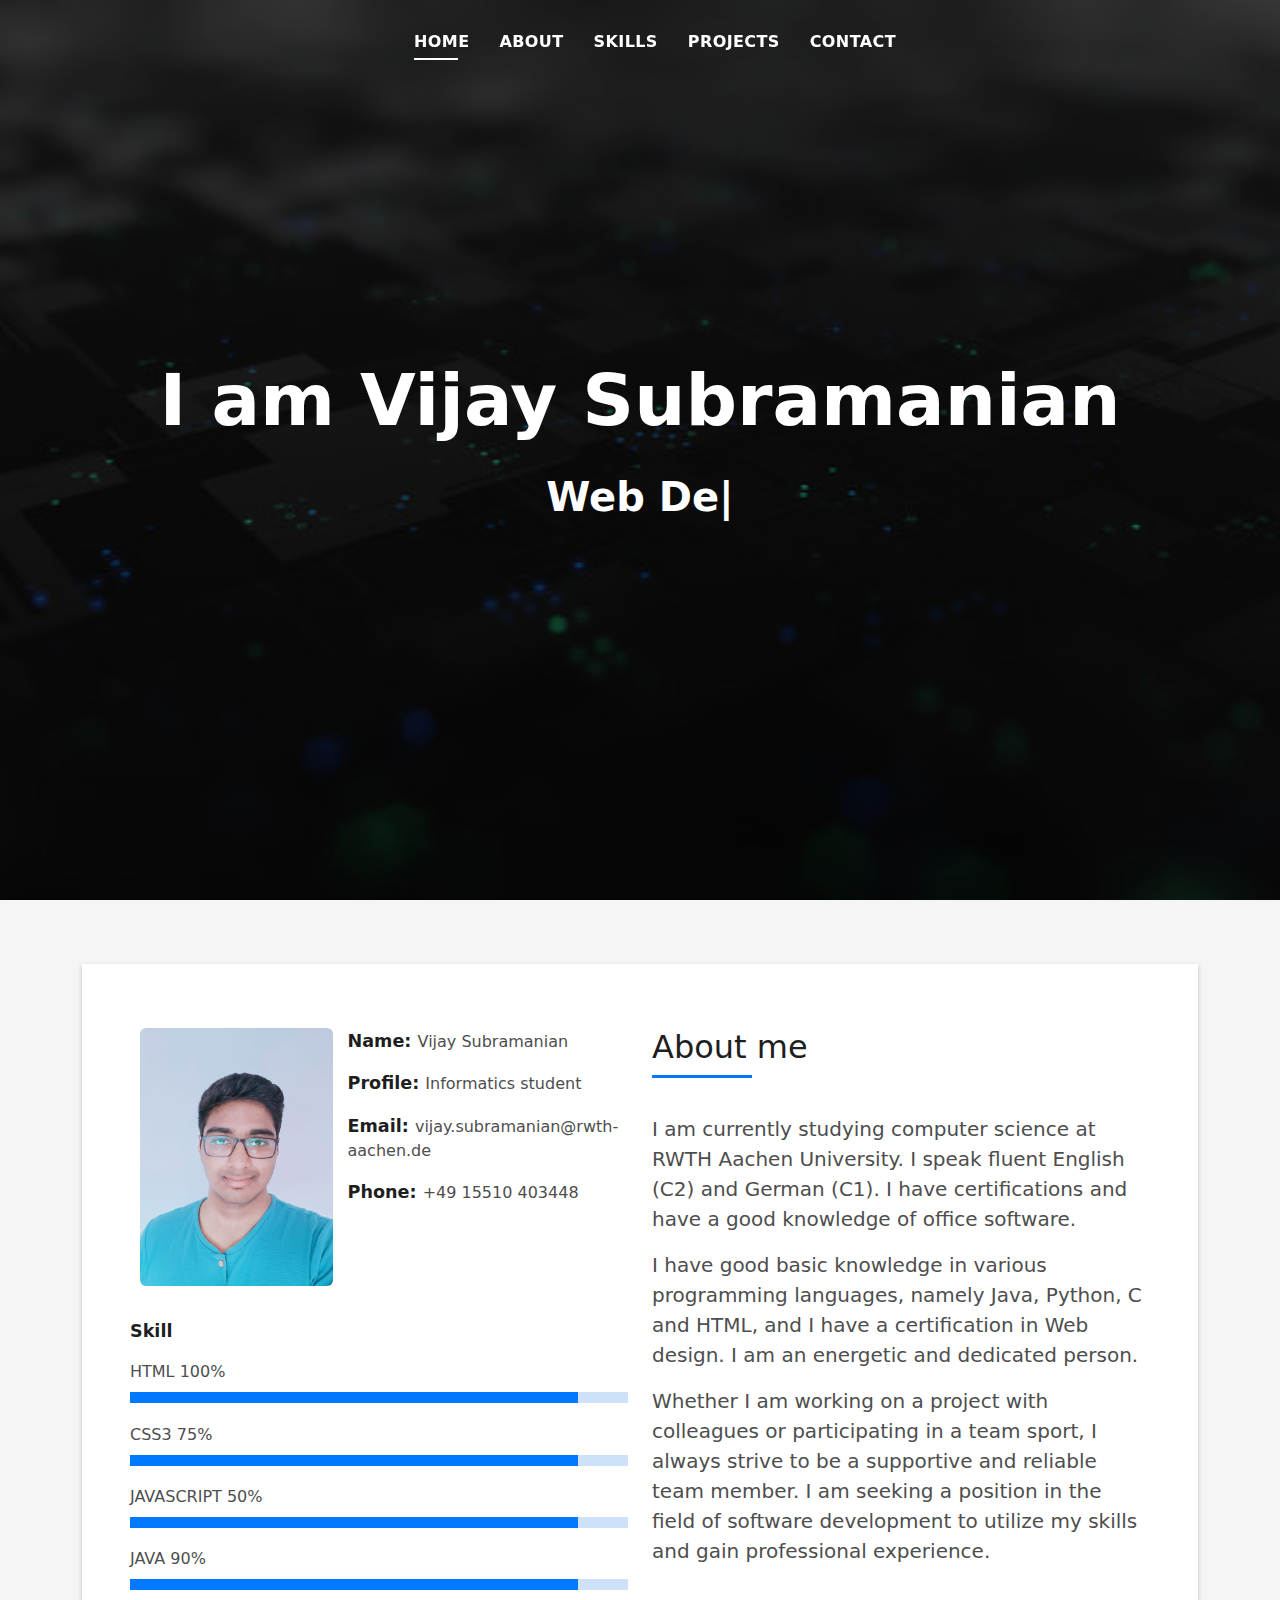
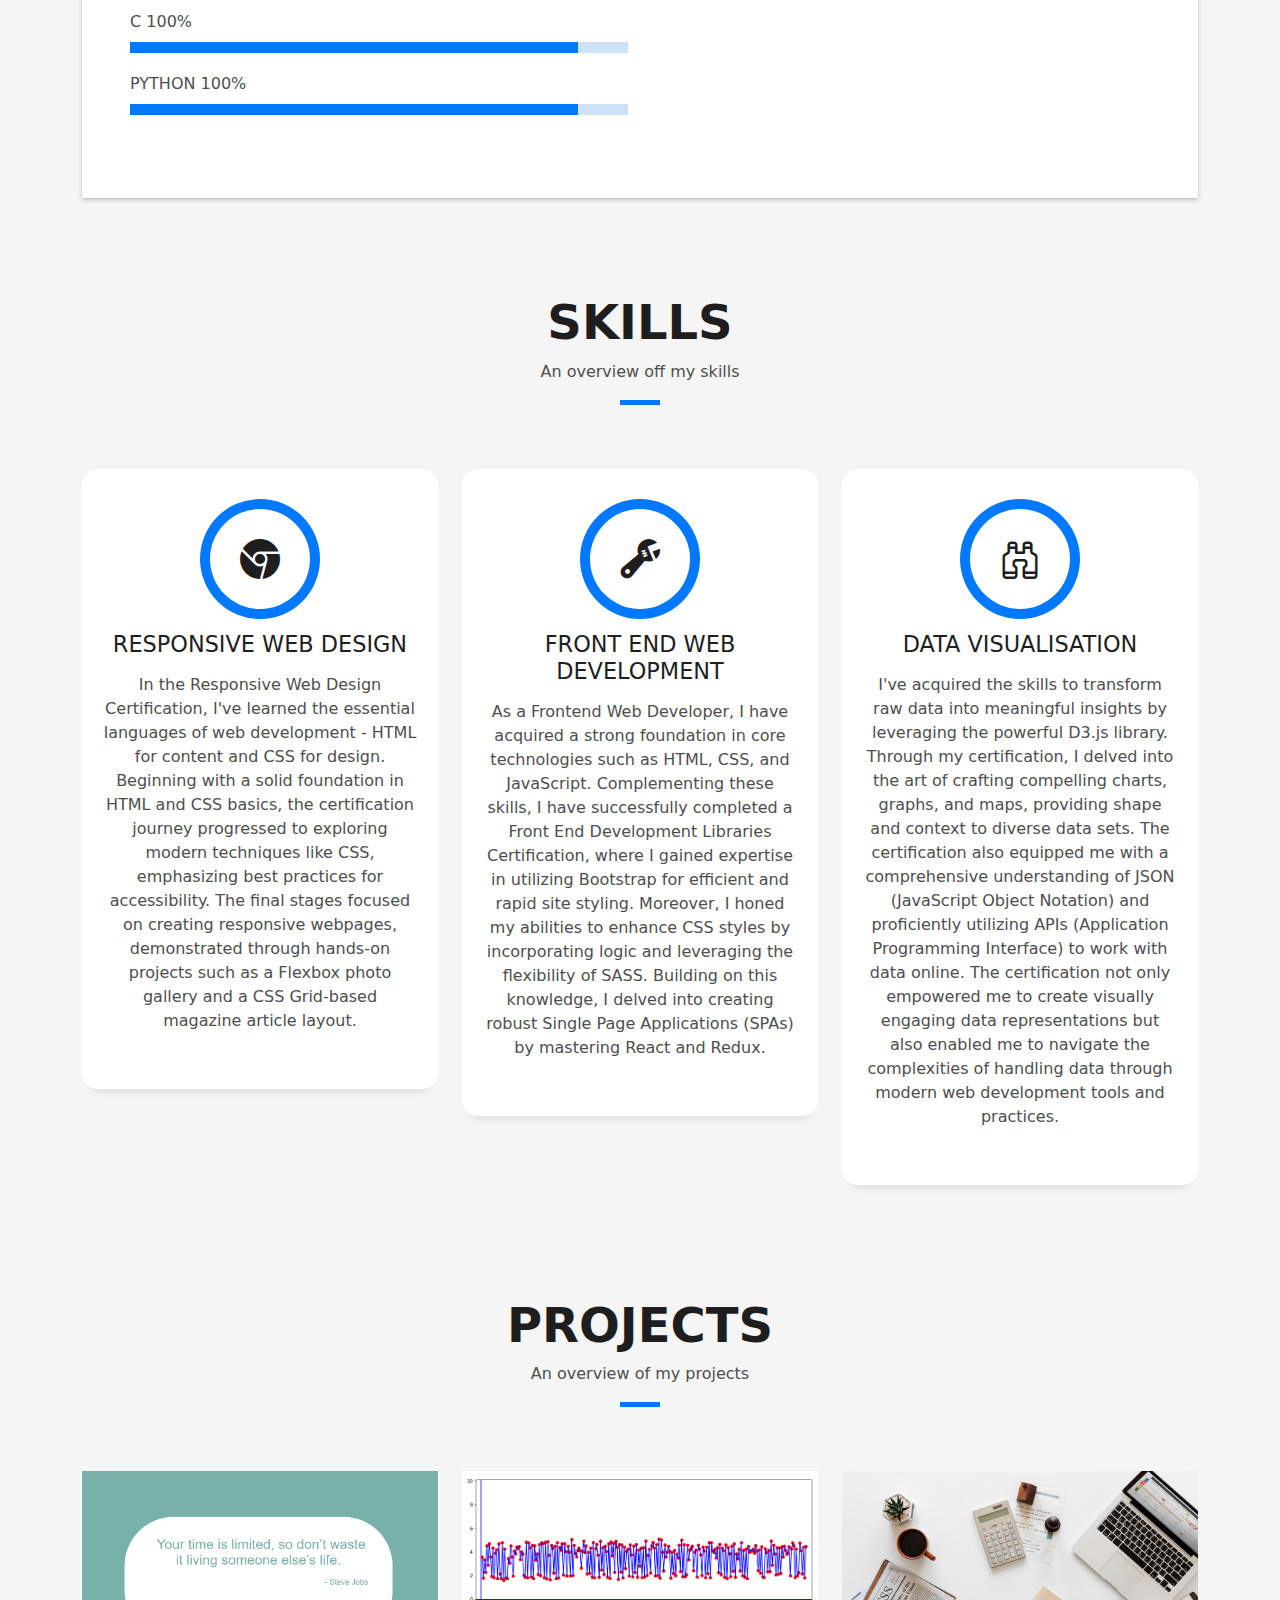
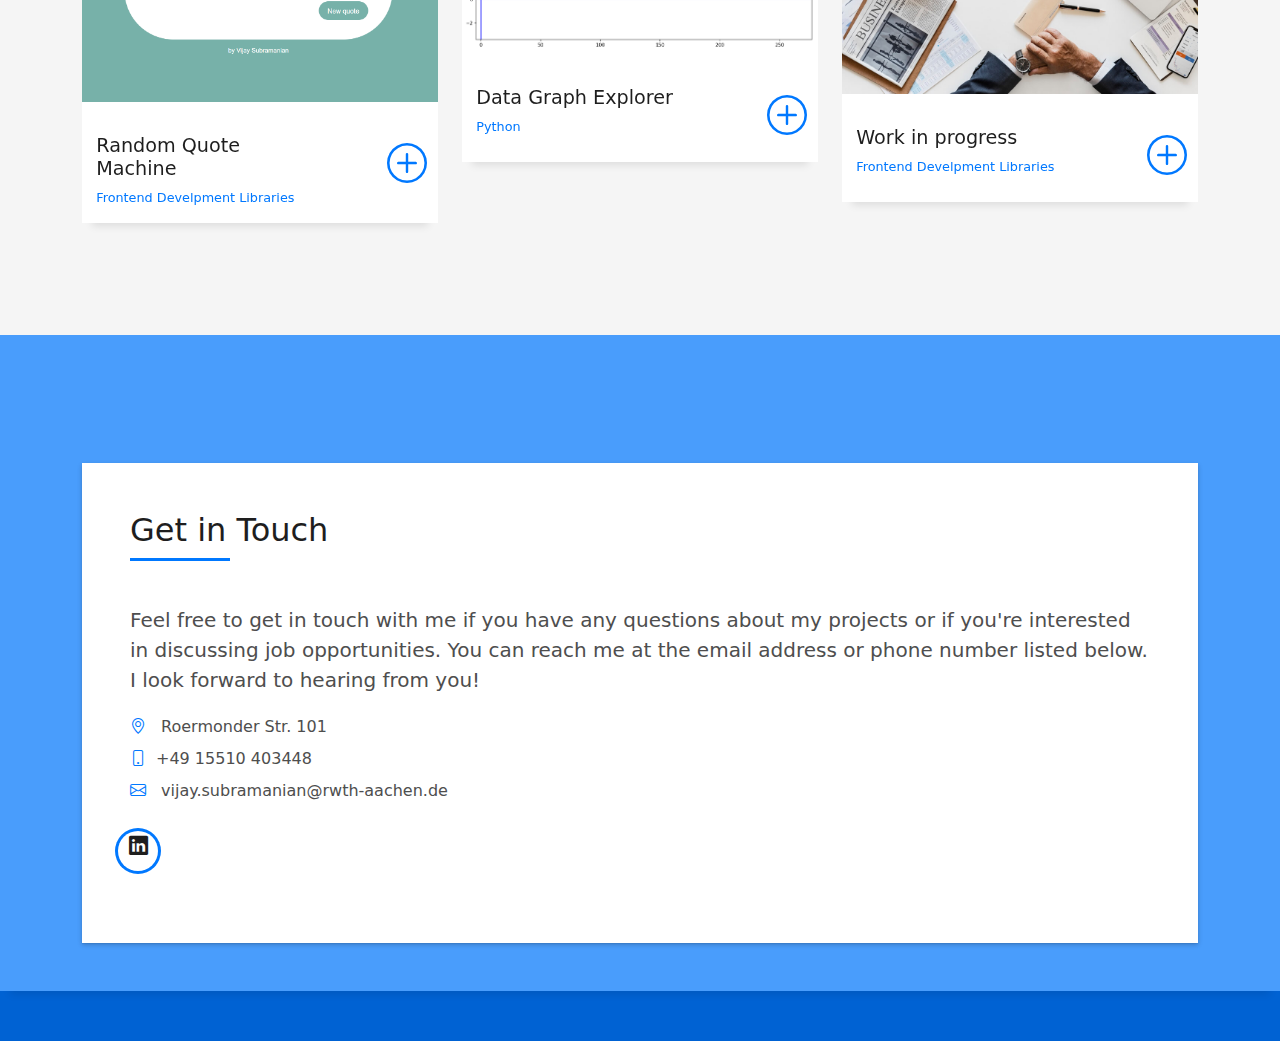
==== index.html @ 438f8557 "Icon changes & deletions" ====
<!DOCTYPE html>
<html lang="en">

<head>
  <meta charset="utf-8">
  <meta content="width=device-width, initial-scale=1.0" name="viewport">

  <title>Portfolio: Vijay Subramanian</title>
  <meta content="" name="description">
  <meta content="" name="keywords">

  <!-- Vendor CSS Files -->
  <link href="assets/vendor/bootstrap/css/bootstrap.min.css" rel="stylesheet">
  <link href="assets/vendor/bootstrap-icons/bootstrap-icons.css" rel="stylesheet">
  <link href="assets/vendor/glightbox/css/glightbox.min.css" rel="stylesheet">
  <link href="assets/vendor/swiper/swiper-bundle.min.css" rel="stylesheet">

  <!-- Template Main CSS File -->
  <link href="assets/css/style.css" rel="stylesheet">
</head>

<body>

  <!-- ======= Header ======= -->
  <header id="header" class="fixed-top">
    <div class="container d-flex align-items-center justify-content-between">

      

      <nav id="navbar" class="navbar">
        <ul>
          <li><a class="nav-link scrollto active" href="#home">Home</a></li>
          <li><a class="nav-link scrollto" href="#about">About</a></li>
          <li><a class="nav-link scrollto" href="#services">Skills</a></li>
          <li><a class="nav-link scrollto " href="#work">Projects</a></li>
          <li><a class="nav-link scrollto" href="#contact">Contact</a></li>
        </ul>
        <i class="bi bi-list mobile-nav-toggle"></i>
      </nav><!-- .navbar -->

    </div>
  </header><!-- End Header -->

  <!-- ======= Home Section ======= -->
  <div id="home" class="hero route bg-image" style="background-image: url(assets/img/1bg.jpg)">
    <div class="overlay-itro"></div>
    <div class="hero-content display-table">
      <div class="table-cell">
        <div class="container">
          <!--<p class="display-6 color-d">Hello, world!</p>-->
          <h1 class="hero-title mb-4">I am Vijay Subramanian</h1>
          <p class="hero-subtitle"><span class="typed" data-typed-items="Web Designer, Developer, Informatics Student"></span></p>
          <!-- <p class="pt-3"><a class="btn btn-primary btn js-scroll px-4" href="#about" role="button">Learn More</a></p> -->
        </div>
      </div>
    </div>
  </div><!-- End Home Section -->

  <main id="main">

    <!-- ======= About Section ======= -->
    <section id="about" class="about-mf sect-pt4 route">
      <div class="container">
        <div class="row">
          <div class="col-sm-12">
            <div class="box-shadow-full">
              <div class="row">
                <div class="col-md-6">
                  <div class="row">
                    <div class="col-sm-6 col-md-5">
                      <div class="about-img">
                        <img src="assets/img/me.jpg" class="img-fluid rounded b-shadow-a" alt="">
                      </div>
                    </div>
                    <div class="col-sm-6 col-md-7">
                      <div class="about-info">
                        <p><span class="title-s">Name: </span> <span>Vijay Subramanian</span></p>
                        <p><span class="title-s">Profile: </span> <span>Informatics student</span></p>
                        <p><span class="title-s">Email: </span> <span>vijay.subramanian@rwth-aachen.de</span></p>
                        <p><span class="title-s">Phone: </span> <span>+49 15510 403448</span></p>
                      </div>
                    </div>
                  </div>
                  <div class="skill-mf">
                    <p class="title-s">Skill</p>
                    <span>HTML</span> <span class="pull-right">100%</span>
                    <div class="progress">
                      <div class="progress-bar" role="progressbar" style="width: 90%;" aria-valuenow="85" aria-valuemin="0" aria-valuemax="100"></div>
                    </div>
                    <span>CSS3</span> <span class="pull-right">75%</span>
                    <div class="progress">
                      <div class="progress-bar" role="progressbar" style="width: 90%" aria-valuenow="75" aria-valuemin="0" aria-valuemax="100"></div>
                    </div>
                    <span>JAVASCRIPT</span> <span class="pull-right">50%</span>
                    <div class="progress">
                      <div class="progress-bar" role="progressbar" style="width: 90%" aria-valuenow="50" aria-valuemin="0" aria-valuemax="100"></div>
                    </div>
                    <span>JAVA</span> <span class="pull-right">90%</span>
                    <div class="progress">
                      <div class="progress-bar" role="progressbar" style="width: 90%" aria-valuenow="90" aria-valuemin="0" aria-valuemax="100"></div>
                    </div>
                    <span>C</span> <span class="pull-right">100%</span>
                    <div class="progress">
                      <div class="progress-bar" role="progressbar" style="width: 90%;" aria-valuenow="85" aria-valuemin="0" aria-valuemax="100"></div>
                    </div>
                    <span>PYTHON</span> <span class="pull-right">100%</span>
                    <div class="progress">
                      <div class="progress-bar" role="progressbar" style="width: 90%;" aria-valuenow="85" aria-valuemin="0" aria-valuemax="100"></div>
                    </div>
                  </div>
                </div>  
                <div class="col-md-6">
                  <div class="about-me pt-4 pt-md-0">
                    <div class="title-box-2">
                      <h5 class="title-left">
                        About me
                      </h5>
                    </div>
                    <p class="lead">
                      I am currently studying computer science at RWTH Aachen University. I speak fluent English (C2) and German (C1).
                      I have certifications and have a good knowledge of office software. 
                       
                    </p>

                    <p class="lead">
                      I have good basic knowledge in various programming languages, namely Java, Python, C and HTML, and I have a certification in Web design. 
                      I am an energetic and dedicated person.
                    </p>

                    <p class="lead">
                      Whether I am working on a project with colleagues or participating in a team sport, I always strive to be a supportive and reliable team member. 
                      I am seeking a position in the field of software development to utilize my skills and gain professional experience.
                    </p>
                  </div>
                </div>
              </div>
            </div>
          </div>
        </div>
      </div>
    </section><!-- End About Section -->

    <!-- ======= Skills Section ======= -->
    <section id="services" class="services-mf pt-5 route">
      <div class="container">
        <div class="row">
          <div class="col-sm-12">
            <div class="title-box text-center">
              <h3 class="title-a">
                Skills
              </h3>
              <p class="subtitle-a">
                An overview off my skills
              </p>
              <div class="line-mf"></div>
            </div>
          </div>
        </div>
        <div class="row">

          <div class="col-md-4">
            <div class="service-box">
              <div class="service-ico">
                <span class="ico-circle"><i class="bi bi-browser-chrome"></i></span>  
              </div>
              <div class="service-content">
                <h2 class="s-title">Responsive Web Design</h2> 
                <p class="s-description text-center">
                  In the Responsive Web Design Certification, I've learned the essential languages of web development - HTML for content and CSS for design. 
                  Beginning with a solid foundation in HTML and CSS basics, the certification journey progressed to exploring modern techniques like CSS, emphasizing best practices for accessibility. 
                  The final stages focused on creating responsive webpages, demonstrated through hands-on projects such as a Flexbox photo gallery and a CSS Grid-based magazine article layout.
                </p>
              </div>
            </div>
          </div>

          <div class="col-md-4">
            <div class="service-box">
              <div class="service-ico">
                <span class="ico-circle"><i class="bi bi-wrench-adjustable"></i></span>
              </div>
              <div class="service-content">
                <h2 class="s-title">Front End Web Development</h2>
                <p class="s-description text-center">
                  As a Frontend Web Developer, I have acquired a strong foundation in core technologies such as HTML, CSS, and JavaScript. 
                  Complementing these skills, I have successfully completed a Front End Development Libraries Certification, where I gained expertise in utilizing Bootstrap for efficient and rapid site styling. 
                  Moreover, I honed my abilities to enhance CSS styles by incorporating logic and leveraging the flexibility of SASS. 
                  Building on this knowledge, I delved into creating robust Single Page Applications (SPAs) by mastering React and Redux.
                </p>
              </div>
            </div>
          </div>


          <div class="col-md-4">
            <div class="service-box">
              <div class="service-ico">
                <span class="ico-circle"><i class="bi bi-binoculars"></i></span>
              </div>
              <div class="service-content">
                <h2 class="s-title">Data Visualisation</h2>
                <p class="s-description text-center">
                  I've acquired the skills to transform raw data into meaningful insights by leveraging the powerful D3.js library. 
                  Through my certification, I delved into the art of crafting compelling charts, graphs, and maps, providing shape and context to diverse data sets. 
                  The certification also equipped me with a comprehensive understanding of JSON (JavaScript Object Notation) and proficiently utilizing APIs (Application Programming Interface) to work with data online. 
                  The certification not only empowered me to create visually engaging data representations but also enabled me to navigate the complexities of handling data through modern web development tools and practices.
                </p>
              </div>
            </div>
          </div>

    </section><!-- End Services Section -->

    <!-- ======= Projects Section ======= -->
    <section id="work" class="portfolio-mf sect-pt4 route">
      <div class="container">
        <div class="row">
          <div class="col-sm-12">
            <div class="title-box text-center">
              <h3 class="title-a">
                Projects
              </h3>
              <p class="subtitle-a">
                An overview of my projects
              </p>
              <div class="line-mf"></div>
            </div>
          </div>
        </div>


        <div class="row">

          <!-- Random Quote Machine -->
          <div class="col-md-4">
            <div class="work-box">
              <a href="assets/img/randomquote.jpg" data-gallery="portfolioGallery" class="portfolio-lightbox">
                <div class="work-img">
                  <img src="assets/img/randomquote.jpg" alt="" class="img-fluid">
                </div>
              </a>
              <div class="work-content">
                <div class="row">
                  <div class="col-sm-8">
                    <h2 class="w-title">Random Quote Machine</h2>
                    <div class="w-more">
                      <span class="w-ctegory">Frontend Develpment Libraries</span>
                    </div>
                  </div>
                  <div class="col-sm-4">
                    <div class="w-like">
                      <a href="https://vijsub.github.io/Random_Quote_Machine/"> <span class="bi bi-plus-circle"></span></a>
                    </div>
                  </div>
                </div>
              </div>
            </div>
          </div>


          <div class="col-md-4">
            <div class="work-box">
              <a href="assets/img/dataexplorer.jpg" data-gallery="portfolioGallery" class="portfolio-lightbox">
                <div class="work-img">
                  <img src="assets/img/dataexplorer.jpg" alt="" class="img-fluid">
                </div>
              </a>
              <div class="work-content">
                <div class="row">
                  <div class="col-sm-8">
                    <h2 class="w-title">Data Graph Explorer</h2>
                    <div class="w-more">
                      <span class="w-ctegory">Python</span> 
                    </div>
                  </div>
                  <div class="col-sm-4">
                    <div class="w-like">
                      <a href="https://github.com/VijSub/Data_Graph_Explorer"> <span class="bi bi-plus-circle"></span></a>
                    </div>
                  </div>
                </div>
              </div>
            </div>
          </div>


          <div class="col-md-4">
            <div class="work-box">
              <a href="assets/img/work-3.jpg" data-gallery="portfolioGallery" class="portfolio-lightbox">
                <div class="work-img">
                  <img src="assets/img/work-3.jpg" alt="" class="img-fluid">
                </div>
              </a>
              <div class="work-content">
                <div class="row">
                  <div class="col-sm-8">
                    <h2 class="w-title">Work in progress</h2>
                    <div class="w-more">
                      <span class="w-ctegory">Frontend Develpment Libraries</span>
                    </div>
                  </div>
                  <div class="col-sm-4">
                    <div class="w-like">
                      <a href="portfolio-details.html"> <span class="bi bi-plus-circle"></span></a>
                    </div>
                  </div>
                </div>
              </div>
            </div>
          </div> 

        </div>
      </div>
    </section><!-- End Portfolio Section -->
    <!-- ======= Contact Section ======= -->
    <section id="contact" class="paralax-mf footer-paralax bg-image sect-mt4 route" style="background-image: url(assets/img/overlay-bg.jpg)">
      <div class="overlay-mf"></div>
      <div class="container">
        <div class="row">
          <div class="col-sm-12">
            <div class="contact-mf">
              <div id="contact" class="box-shadow-full">
                <div class="row">
                                            
                    <div class="title-box-2 pt-4 pt-md-0">
                      <h5 class="title-left">
                        Get in Touch
                      </h5>
                    </div>


                    <div class="more-info">
                      <p class="lead">
                        Feel free to get in touch with me if you have any questions about my projects or if you're interested in discussing job opportunities. 
                        You can reach me at the email address or phone number listed below.
                        I look forward to hearing from you!
                      </p>


                      <ul class="list-ico">
                        <li><span class="bi bi-geo-alt"></span> Roermonder Str. 101</li>
                        <li><span class="bi bi-phone"></span>+49 15510 403448</li>
                        <li><span class="bi bi-envelope"></span> vijay.subramanian@rwth-aachen.de</li>
                      </ul>
                    </div>


                    <div class="socials">
                      <ul>                      
                        <li><a href="https://www.linkedin.com/in/vijay-subramanian1793/"><span class="ico-circle"><i class="bi bi-linkedin"></i></span></a></li>
                      </ul>
                    </div>
                  
                  
                </div>
              </div>
            </div>
          </div>
        </div>
      </div>
    </section><!-- End Contact Section -->

  </main><!-- End #main -->

  <!-- ======= Footer ======= -->
  <footer>
    <div class="container">
      <div class="row">
        <div class="col-sm-12">
          <div class="copyright-box">
            </div>
          </div>
        </div>
      </div>
    </div>
  </footer><!-- End  Footer -->

  <div id="preloader"></div>
  <a href="#" class="back-to-top d-flex align-items-center justify-content-center"><i class="bi bi-arrow-up-short"></i></a>

  <!-- Vendor JS Files -->
  <script src="assets/vendor/purecounter/purecounter_vanilla.js"></script>
  <script src="assets/vendor/bootstrap/js/bootstrap.bundle.min.js"></script>
  <script src="assets/vendor/glightbox/js/glightbox.min.js"></script>
  <script src="assets/vendor/swiper/swiper-bundle.min.js"></script>
  <script src="assets/vendor/typed.js/typed.umd.js"></script>
  <script src="assets/vendor/php-email-form/validate.js"></script>
  <!-- Template Main JS File -->
  <script src="assets/js/main.js"></script>
</body>
</html>
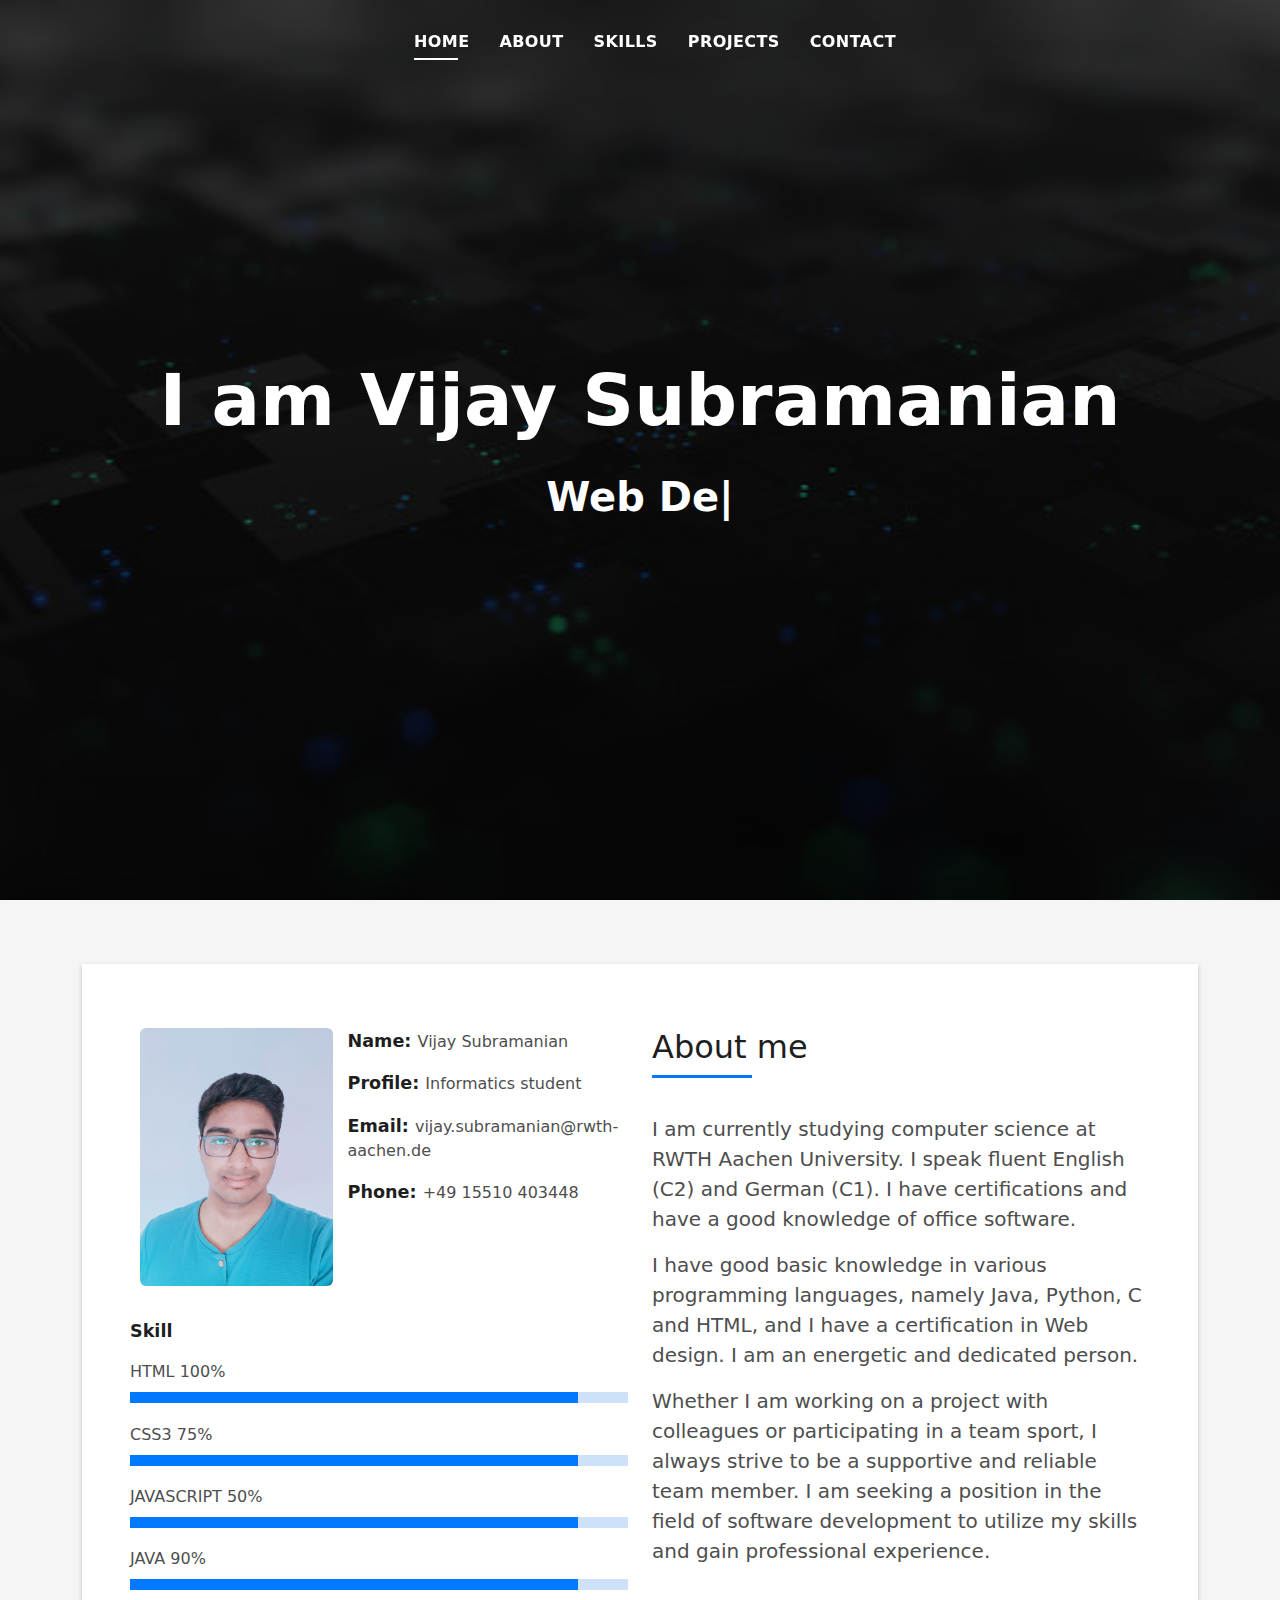
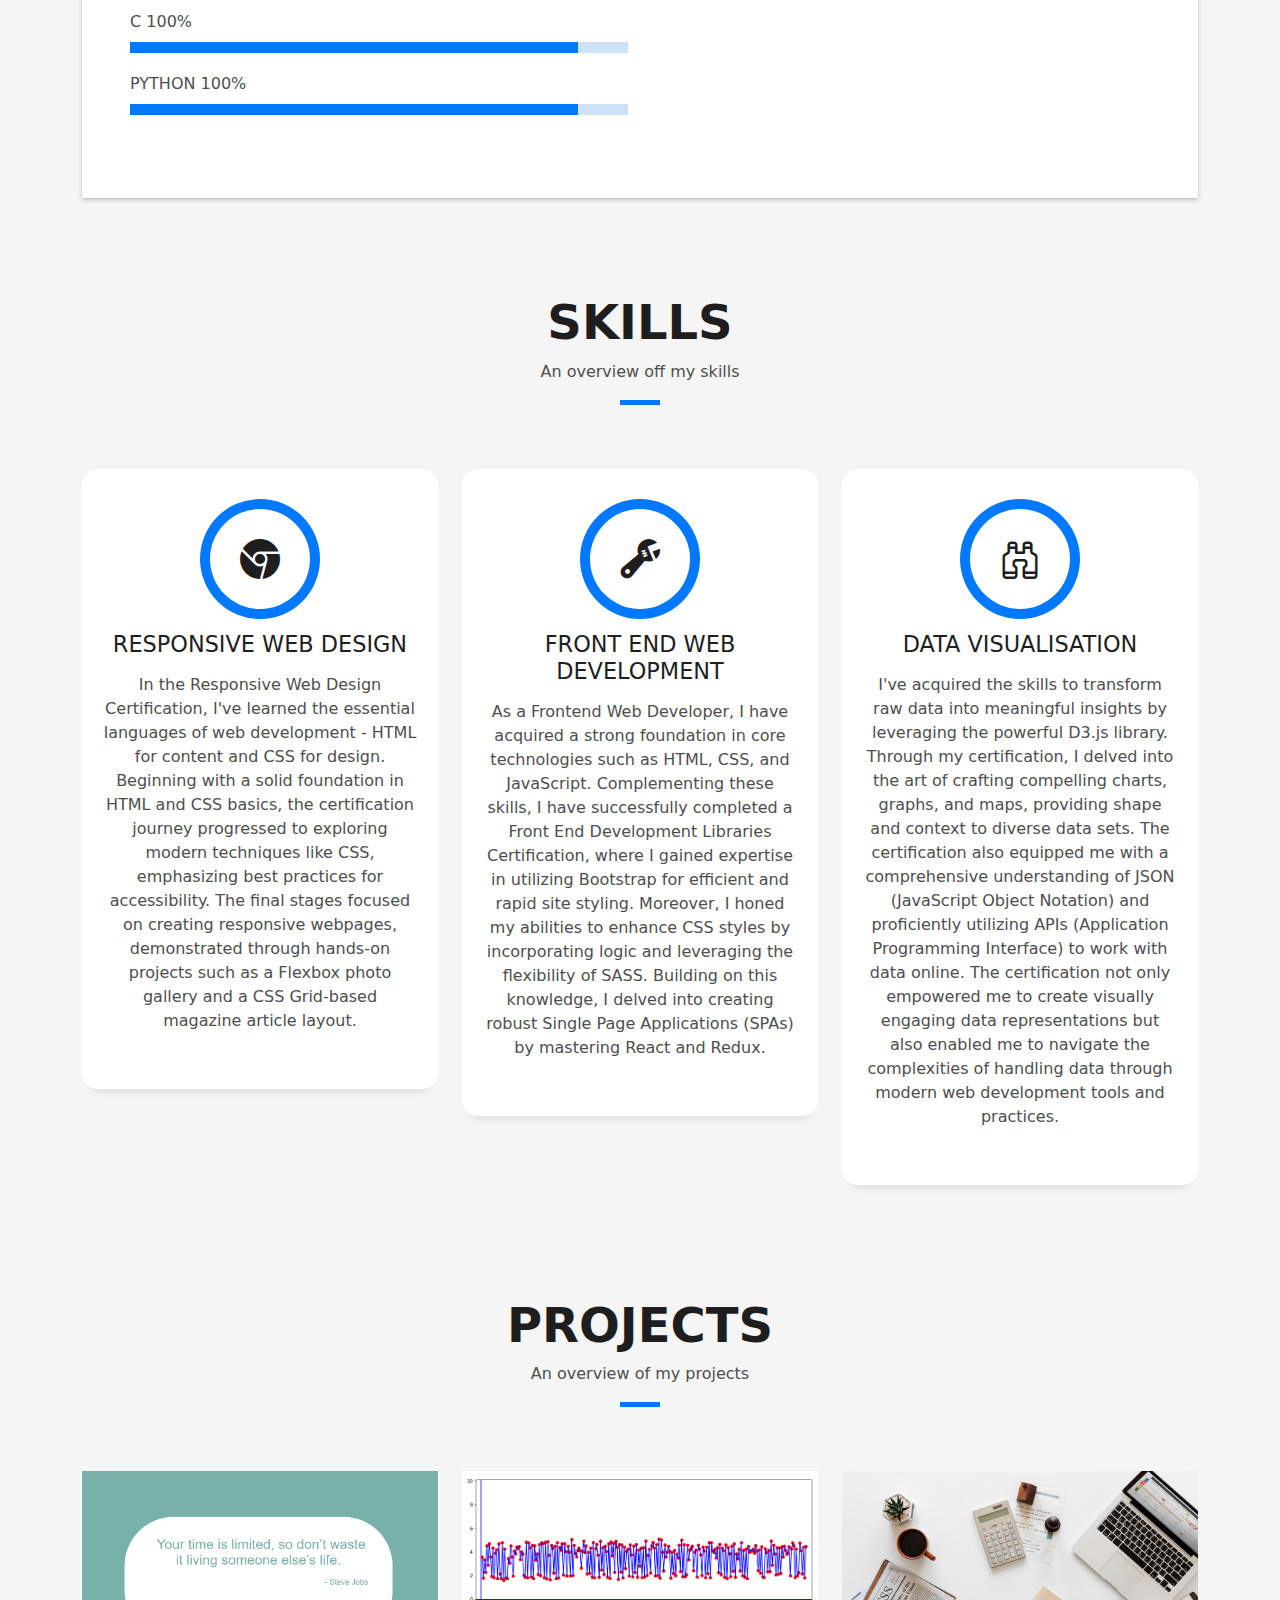
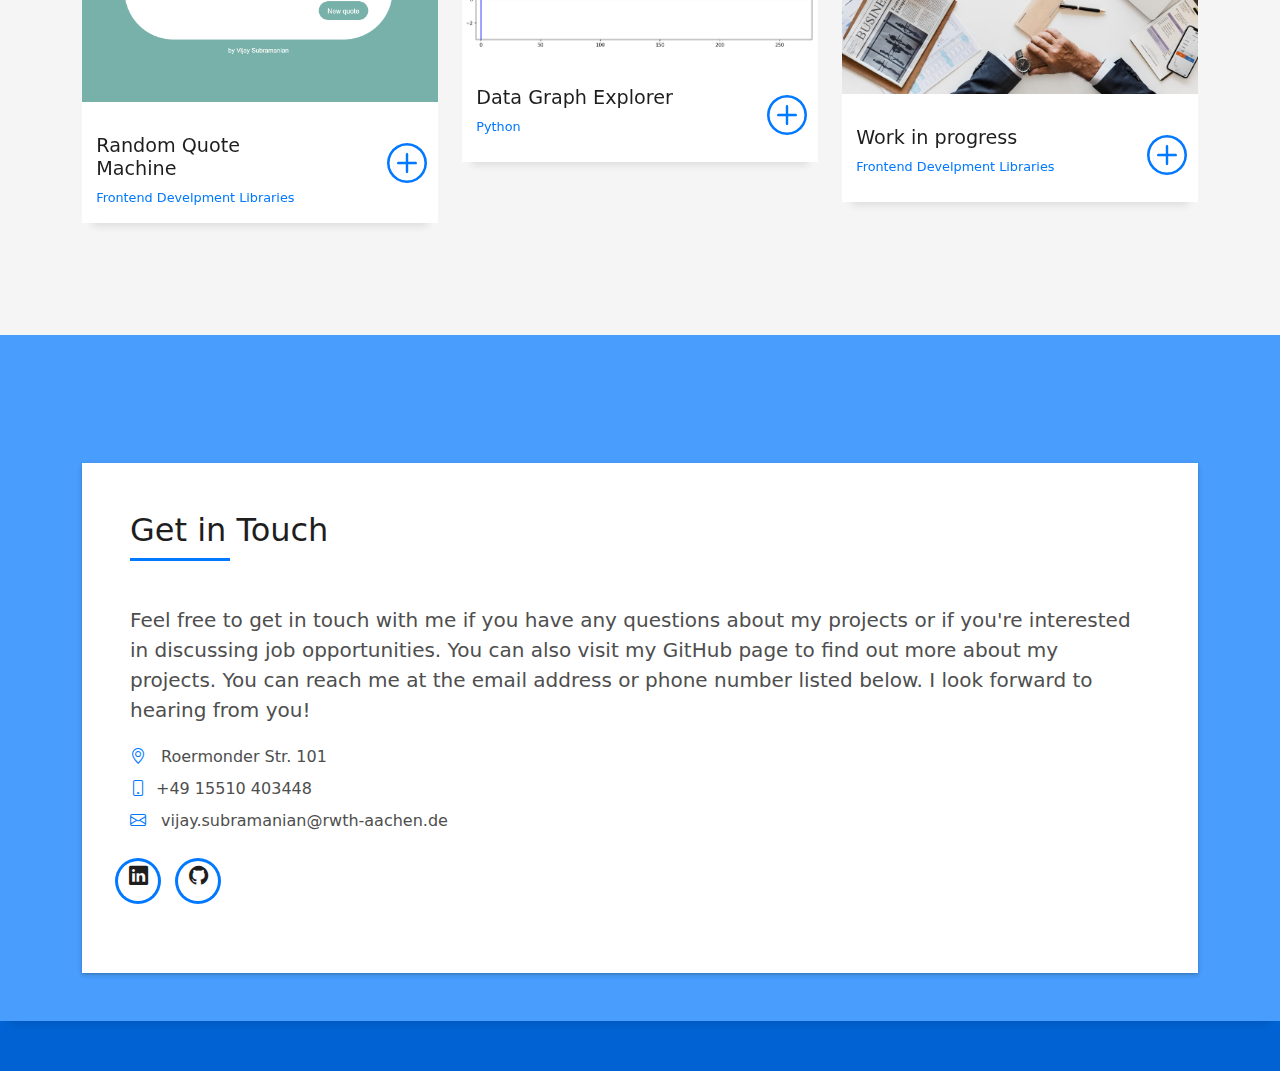
==== commit 47d57c35: "Projects update" ====
--- a/index.html
+++ b/index.html
@@ -301,7 +301,7 @@
                   </div>
                   <div class="col-sm-4">
                     <div class="w-like">
-                      <a href="portfolio-details.html"> <span class="bi bi-plus-circle"></span></a>
+                      <a href=""> <span class="bi bi-plus-circle"></span></a>
                     </div>
                   </div>
                 </div>
@@ -312,6 +312,7 @@
         </div>
       </div>
     </section><!-- End Portfolio Section -->
+
     <!-- ======= Contact Section ======= -->
     <section id="contact" class="paralax-mf footer-paralax bg-image sect-mt4 route" style="background-image: url(assets/img/overlay-bg.jpg)">
       <div class="overlay-mf"></div>
@@ -331,7 +332,8 @@
 
                     <div class="more-info">
                       <p class="lead">
-                        Feel free to get in touch with me if you have any questions about my projects or if you're interested in discussing job opportunities. 
+                        Feel free to get in touch with me if you have any questions about my projects or if you're interested in discussing job opportunities.
+                        You can also visit my GitHub page to find out more about my projects. 
                         You can reach me at the email address or phone number listed below.
                         I look forward to hearing from you!
                       </p>
@@ -348,6 +350,7 @@
                     <div class="socials">
                       <ul>                      
                         <li><a href="https://www.linkedin.com/in/vijay-subramanian1793/"><span class="ico-circle"><i class="bi bi-linkedin"></i></span></a></li>
+                        <li><a href="https://www.linkedin.com/in/vijay-subramanian1793/"><span class="ico-circle"><i class="bi bi-github"></i></span></a></li>
                       </ul>
                     </div>
                   
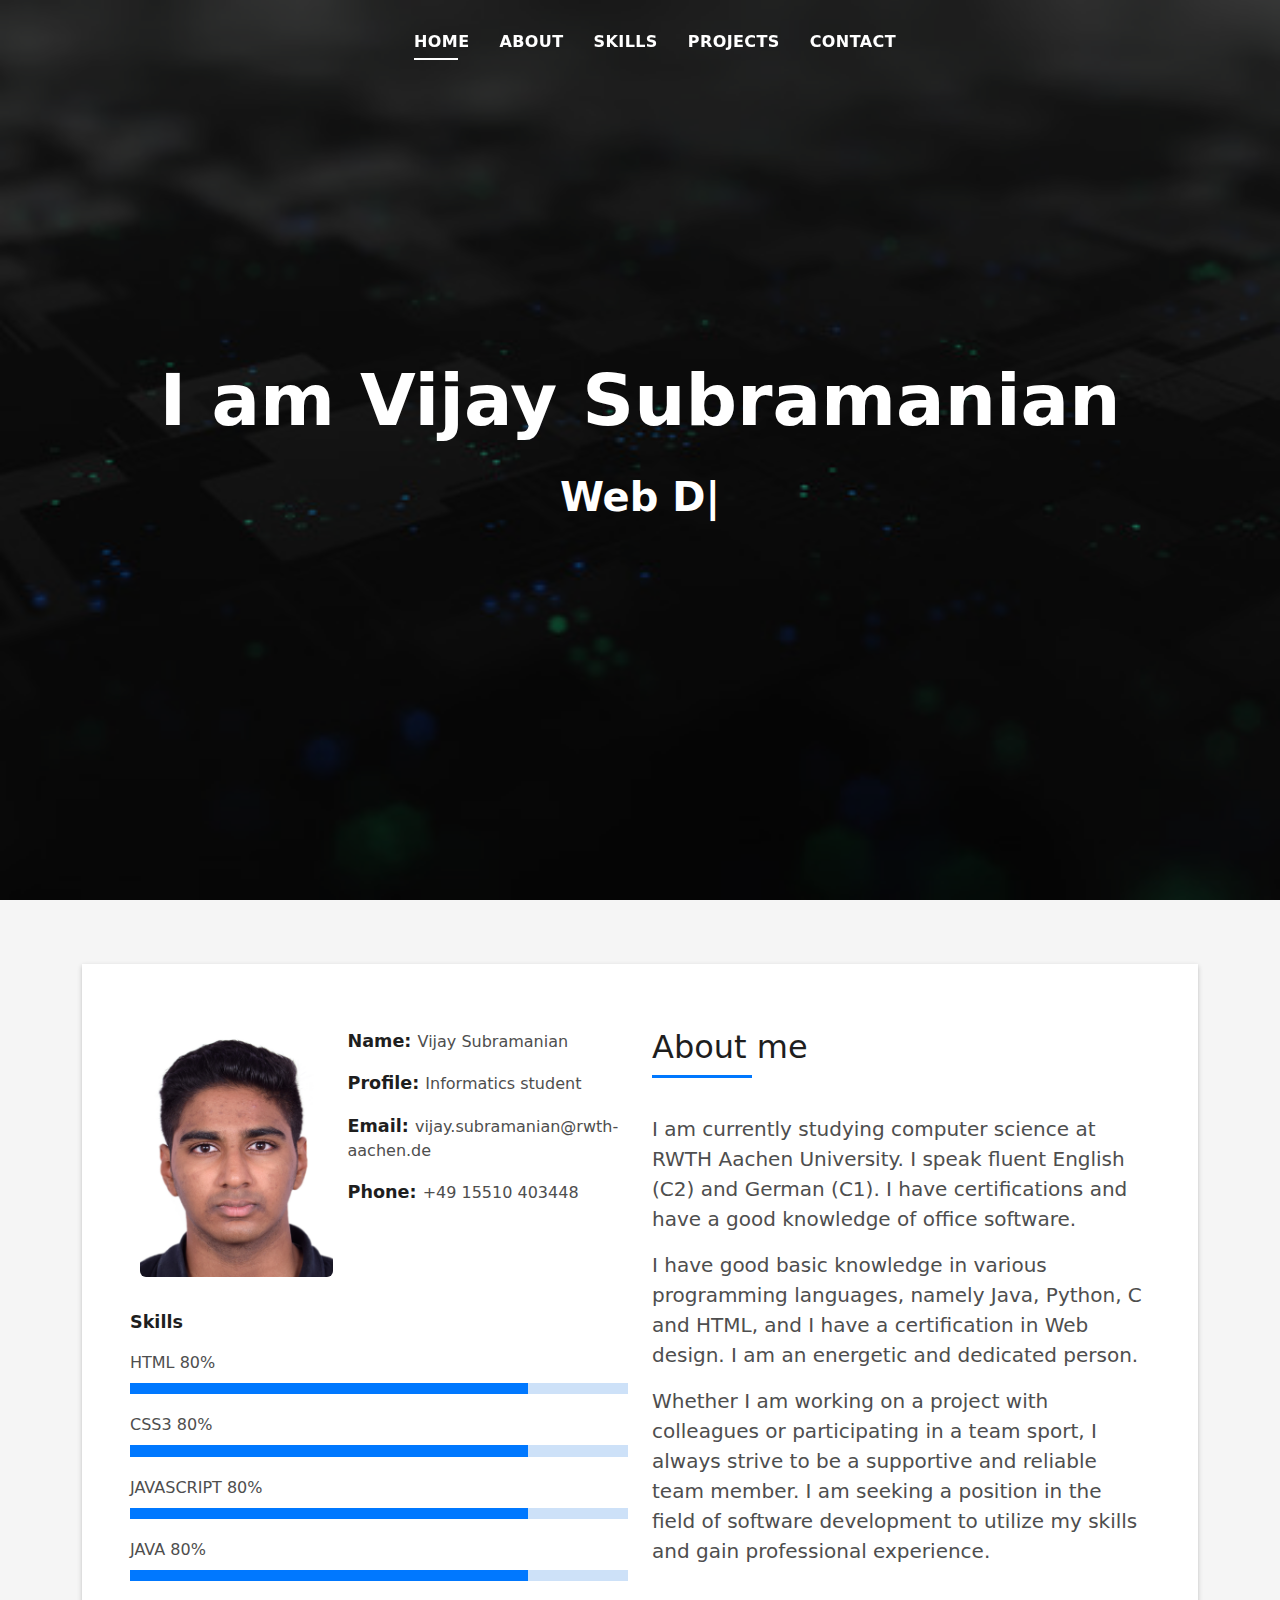
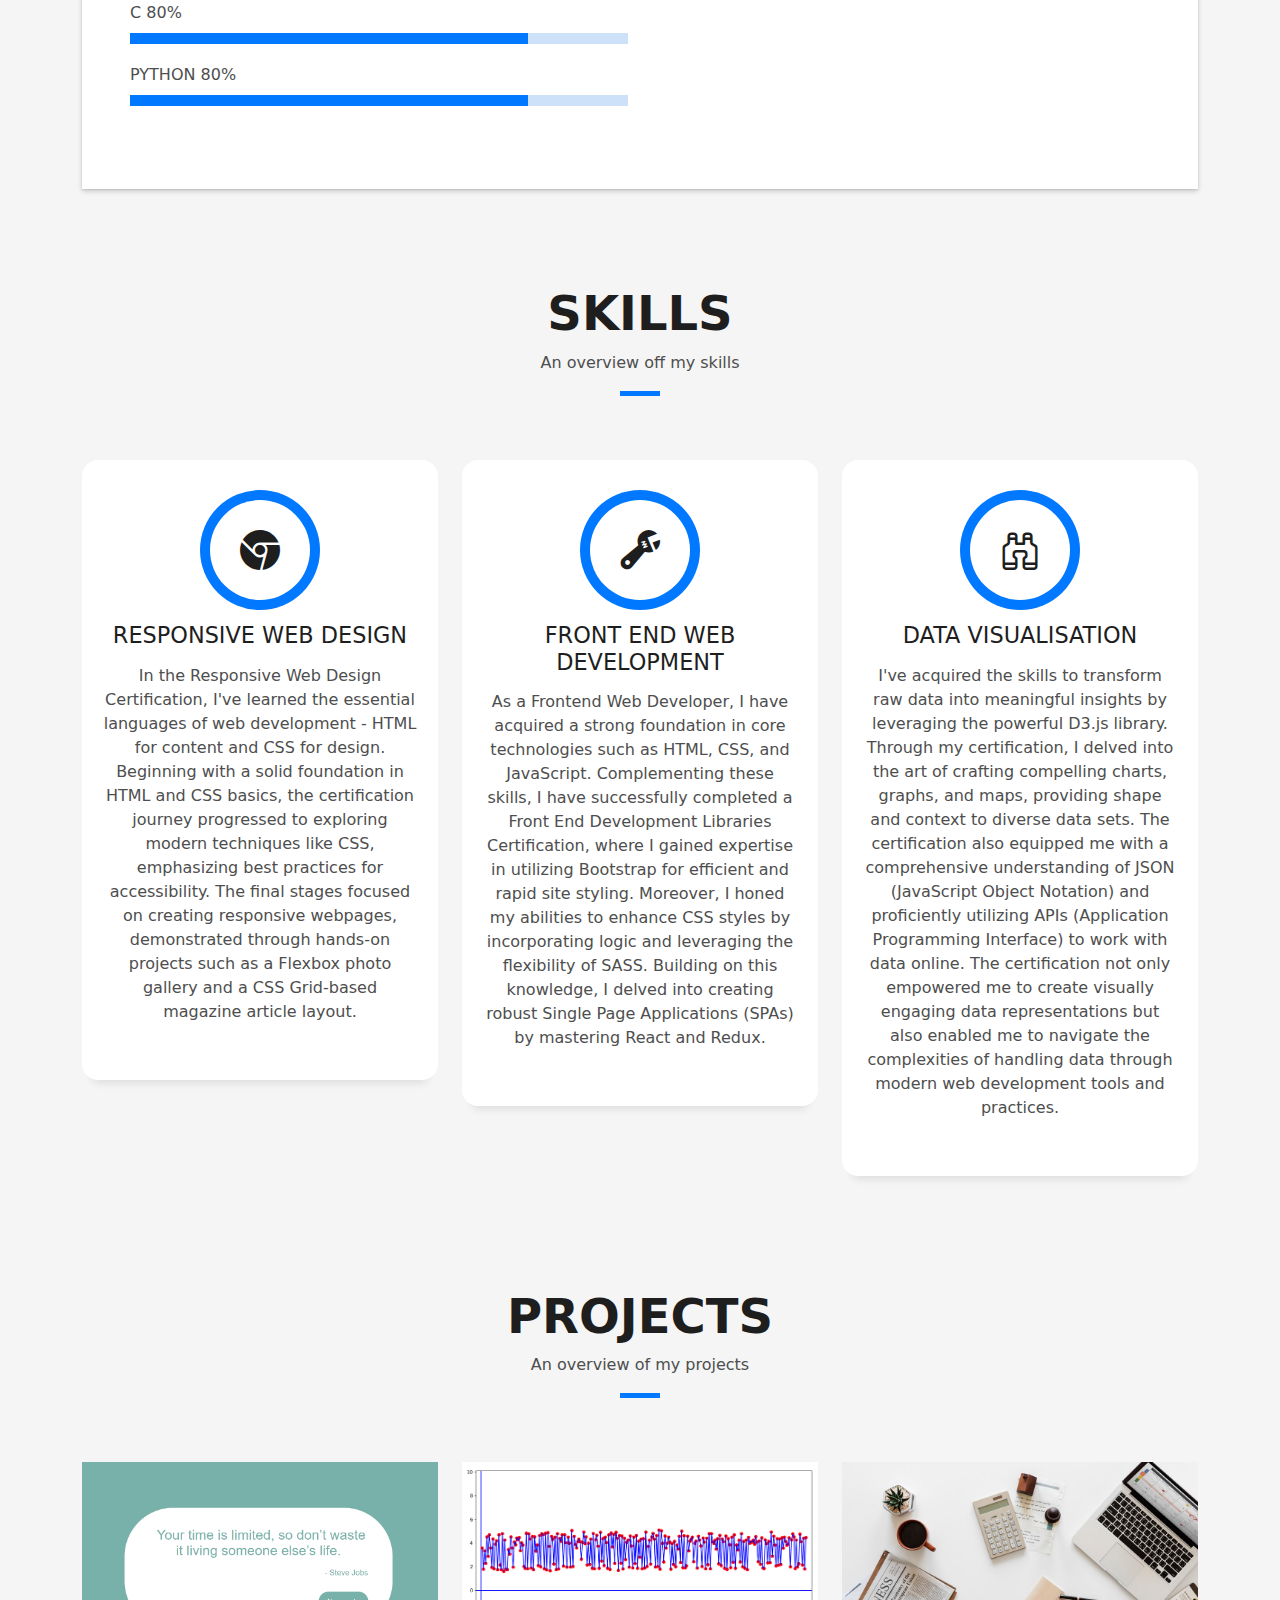
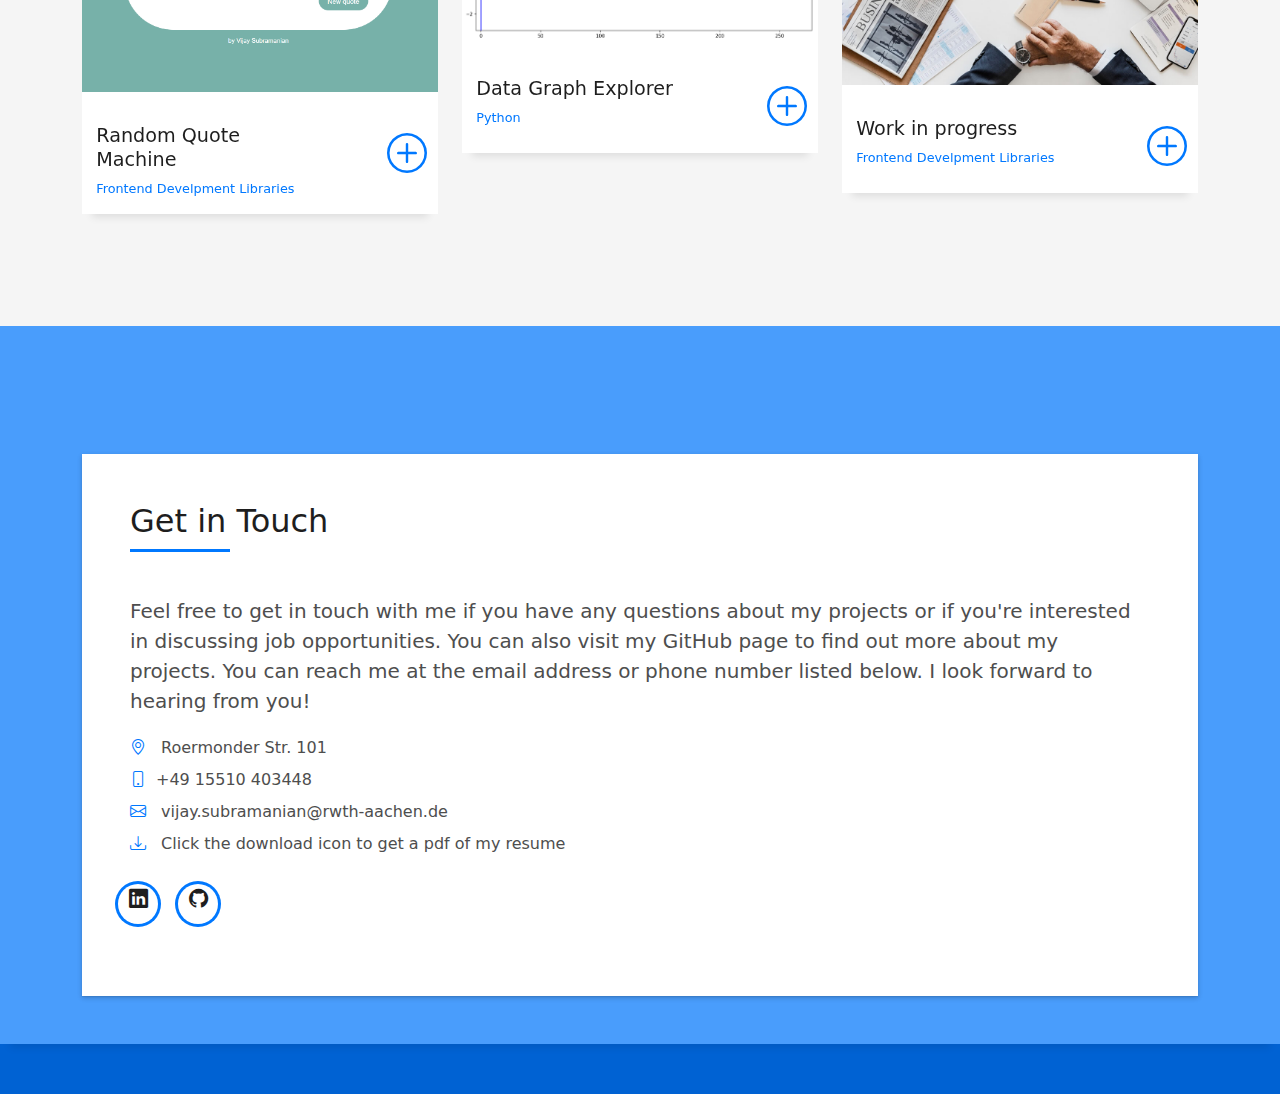
==== commit e2fcb899: "Resume pdf" ====
--- a/index.html
+++ b/index.html
@@ -82,30 +82,30 @@
                     </div>
                   </div>
                   <div class="skill-mf">
-                    <p class="title-s">Skill</p>
-                    <span>HTML</span> <span class="pull-right">100%</span>
-                    <div class="progress">
-                      <div class="progress-bar" role="progressbar" style="width: 90%;" aria-valuenow="85" aria-valuemin="0" aria-valuemax="100"></div>
-                    </div>
-                    <span>CSS3</span> <span class="pull-right">75%</span>
-                    <div class="progress">
-                      <div class="progress-bar" role="progressbar" style="width: 90%" aria-valuenow="75" aria-valuemin="0" aria-valuemax="100"></div>
-                    </div>
-                    <span>JAVASCRIPT</span> <span class="pull-right">50%</span>
-                    <div class="progress">
-                      <div class="progress-bar" role="progressbar" style="width: 90%" aria-valuenow="50" aria-valuemin="0" aria-valuemax="100"></div>
-                    </div>
-                    <span>JAVA</span> <span class="pull-right">90%</span>
-                    <div class="progress">
-                      <div class="progress-bar" role="progressbar" style="width: 90%" aria-valuenow="90" aria-valuemin="0" aria-valuemax="100"></div>
-                    </div>
-                    <span>C</span> <span class="pull-right">100%</span>
-                    <div class="progress">
-                      <div class="progress-bar" role="progressbar" style="width: 90%;" aria-valuenow="85" aria-valuemin="0" aria-valuemax="100"></div>
-                    </div>
-                    <span>PYTHON</span> <span class="pull-right">100%</span>
-                    <div class="progress">
-                      <div class="progress-bar" role="progressbar" style="width: 90%;" aria-valuenow="85" aria-valuemin="0" aria-valuemax="100"></div>
+                    <p class="title-s">Skills</p>
+                    <span>HTML</span> <span class="pull-right">80%</span>
+                    <div class="progress">
+                      <div class="progress-bar" role="progressbar" style="width: 80%;" aria-valuenow="80" aria-valuemin="0" aria-valuemax="100"></div>
+                    </div>
+                    <span>CSS3</span> <span class="pull-right">80%</span>
+                    <div class="progress">
+                      <div class="progress-bar" role="progressbar" style="width: 80%" aria-valuenow="80" aria-valuemin="0" aria-valuemax="100"></div>
+                    </div>
+                    <span>JAVASCRIPT</span> <span class="pull-right">80%</span>
+                    <div class="progress">
+                      <div class="progress-bar" role="progressbar" style="width: 80%" aria-valuenow="80" aria-valuemin="0" aria-valuemax="100"></div>
+                    </div>
+                    <span>JAVA</span> <span class="pull-right">80%</span>
+                    <div class="progress">
+                      <div class="progress-bar" role="progressbar" style="width: 80%" aria-valuenow="80" aria-valuemin="0" aria-valuemax="100"></div>
+                    </div>
+                    <span>C</span> <span class="pull-right">80%</span>
+                    <div class="progress">
+                      <div class="progress-bar" role="progressbar" style="width: 80%;" aria-valuenow="80" aria-valuemin="0" aria-valuemax="100"></div>
+                    </div>
+                    <span>PYTHON</span> <span class="pull-right">80%</span>
+                    <div class="progress">
+                      <div class="progress-bar" role="progressbar" style="width: 80%;" aria-valuenow="80" aria-valuemin="0" aria-valuemax="100"></div>
                     </div>
                   </div>
                 </div>  
@@ -343,6 +343,7 @@
                         <li><span class="bi bi-geo-alt"></span> Roermonder Str. 101</li>
                         <li><span class="bi bi-phone"></span>+49 15510 403448</li>
                         <li><span class="bi bi-envelope"></span> vijay.subramanian@rwth-aachen.de</li>
+                        <li><a href="Resume.pdf"><span class="bi bi-download"></span></a> Click the download icon to get a pdf of my resume</li>
                       </ul>
                     </div>
 
@@ -350,7 +351,7 @@
                     <div class="socials">
                       <ul>                      
                         <li><a href="https://www.linkedin.com/in/vijay-subramanian1793/"><span class="ico-circle"><i class="bi bi-linkedin"></i></span></a></li>
-                        <li><a href="https://www.linkedin.com/in/vijay-subramanian1793/"><span class="ico-circle"><i class="bi bi-github"></i></span></a></li>
+                        <li><a href="https://github.com/VijSub"><span class="ico-circle"><i class="bi bi-github"></i></span></a></li>
                       </ul>
                     </div>
                   
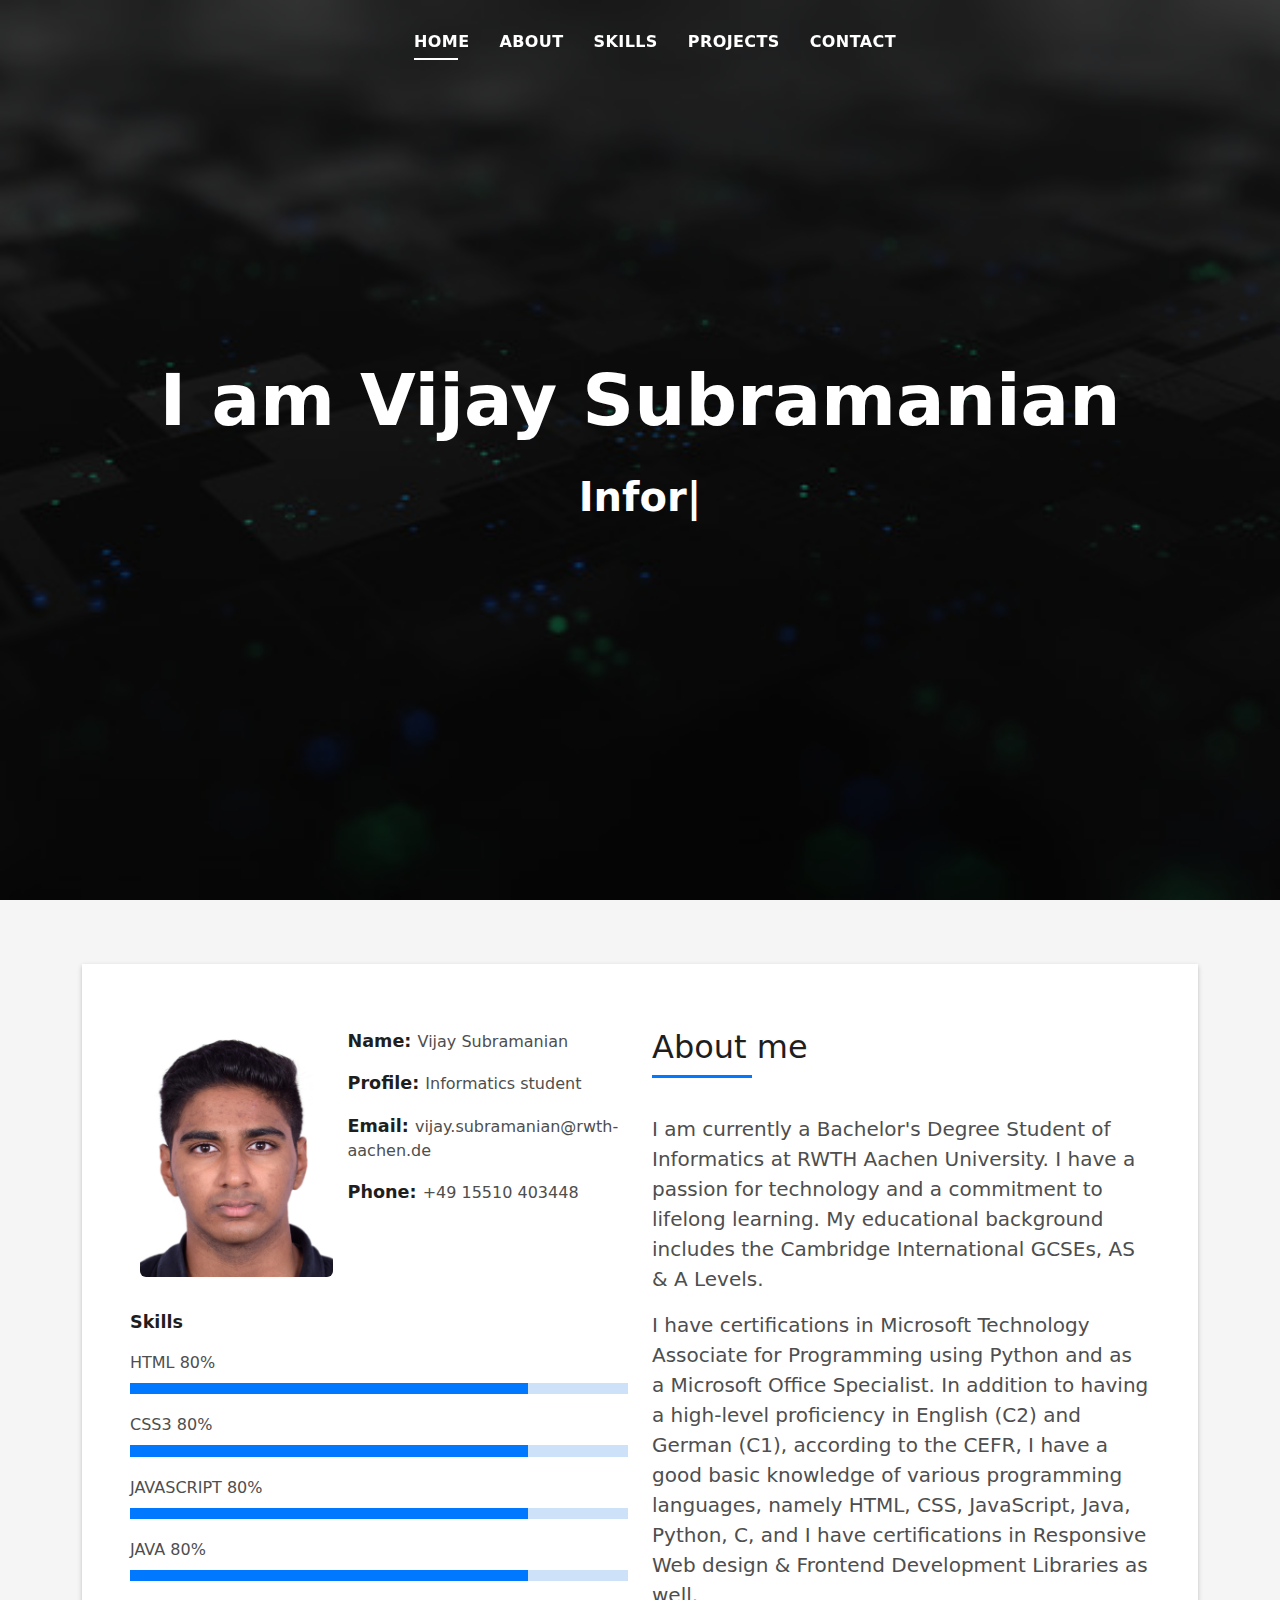
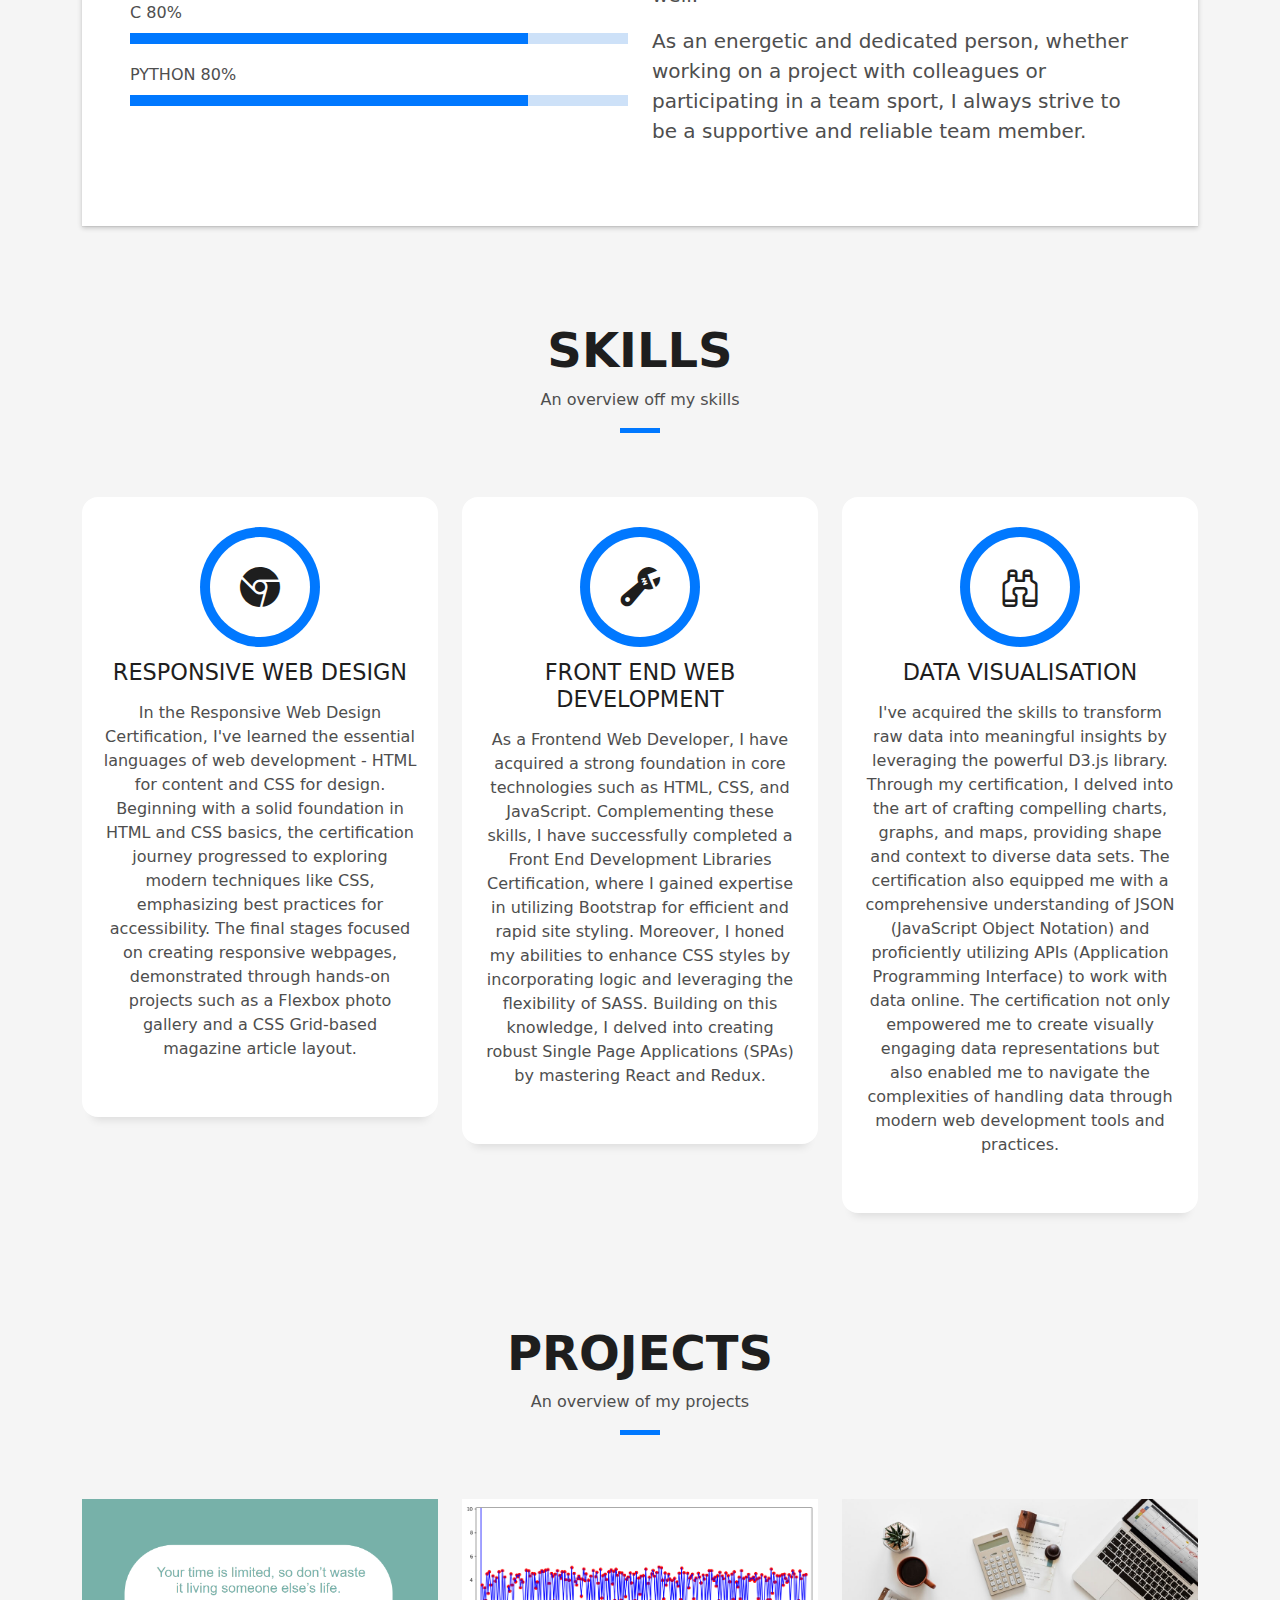
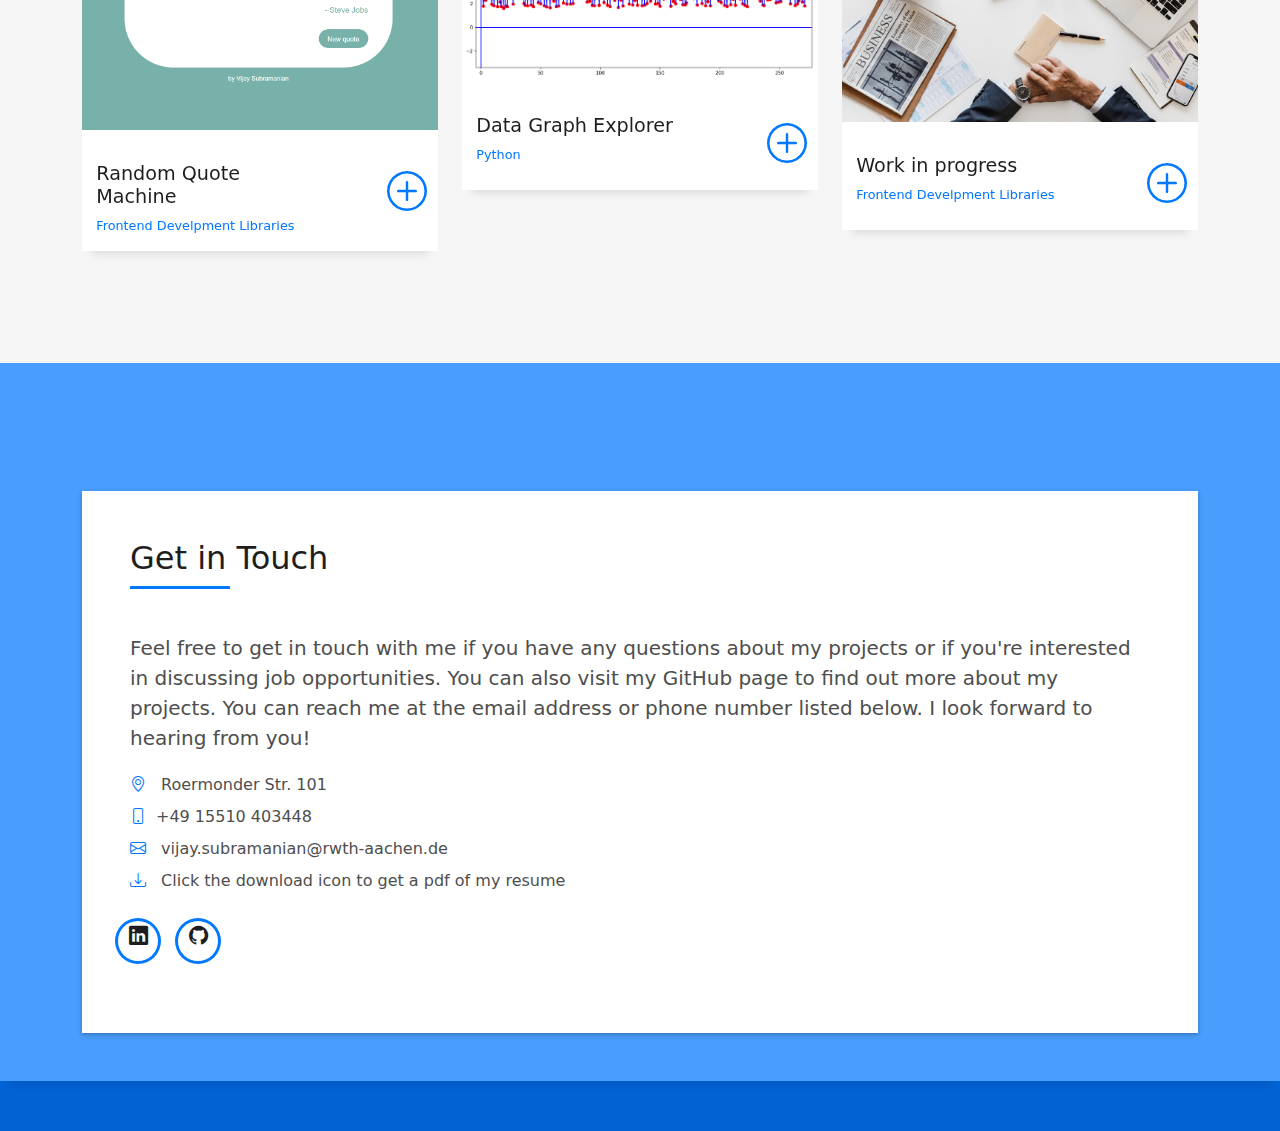
==== commit 358023d1: "Information changes" ====
--- a/index.html
+++ b/index.html
@@ -49,7 +49,7 @@
         <div class="container">
           <!--<p class="display-6 color-d">Hello, world!</p>-->
           <h1 class="hero-title mb-4">I am Vijay Subramanian</h1>
-          <p class="hero-subtitle"><span class="typed" data-typed-items="Web Designer, Developer, Informatics Student"></span></p>
+          <p class="hero-subtitle"><span class="typed" data-typed-items="Informatics Student, Working student (Werkstudent)"></span></p>
           <!-- <p class="pt-3"><a class="btn btn-primary btn js-scroll px-4" href="#about" role="button">Learn More</a></p> -->
         </div>
       </div>
@@ -117,19 +117,22 @@
                       </h5>
                     </div>
                     <p class="lead">
-                      I am currently studying computer science at RWTH Aachen University. I speak fluent English (C2) and German (C1).
-                      I have certifications and have a good knowledge of office software. 
-                       
+                      I am currently a Bachelor's Degree Student of Informatics at RWTH Aachen University. I have a passion for
+                      technology and a commitment to lifelong learning. My educational background includes the Cambridge
+                      International GCSEs, AS & A Levels.  
                     </p>
 
                     <p class="lead">
-                      I have good basic knowledge in various programming languages, namely Java, Python, C and HTML, and I have a certification in Web design. 
-                      I am an energetic and dedicated person.
+                      I have certifications in Microsoft Technology Associate for Programming using
+                      Python and as a Microsoft Office Specialist. In addition to having a high-level proficiency in English (C2) and
+                      German (C1), according to the CEFR, I have a good basic knowledge of various programming languages, namely
+                      HTML, CSS, JavaScript, Java, Python, C, and I have certifications in Responsive Web design & Frontend
+                      Development Libraries as well.
                     </p>
 
                     <p class="lead">
-                      Whether I am working on a project with colleagues or participating in a team sport, I always strive to be a supportive and reliable team member. 
-                      I am seeking a position in the field of software development to utilize my skills and gain professional experience.
+                      As an energetic and dedicated person, whether working on a project with
+                      colleagues or participating in a team sport, I always strive to be a supportive and reliable team member.
                     </p>
                   </div>
                 </div>
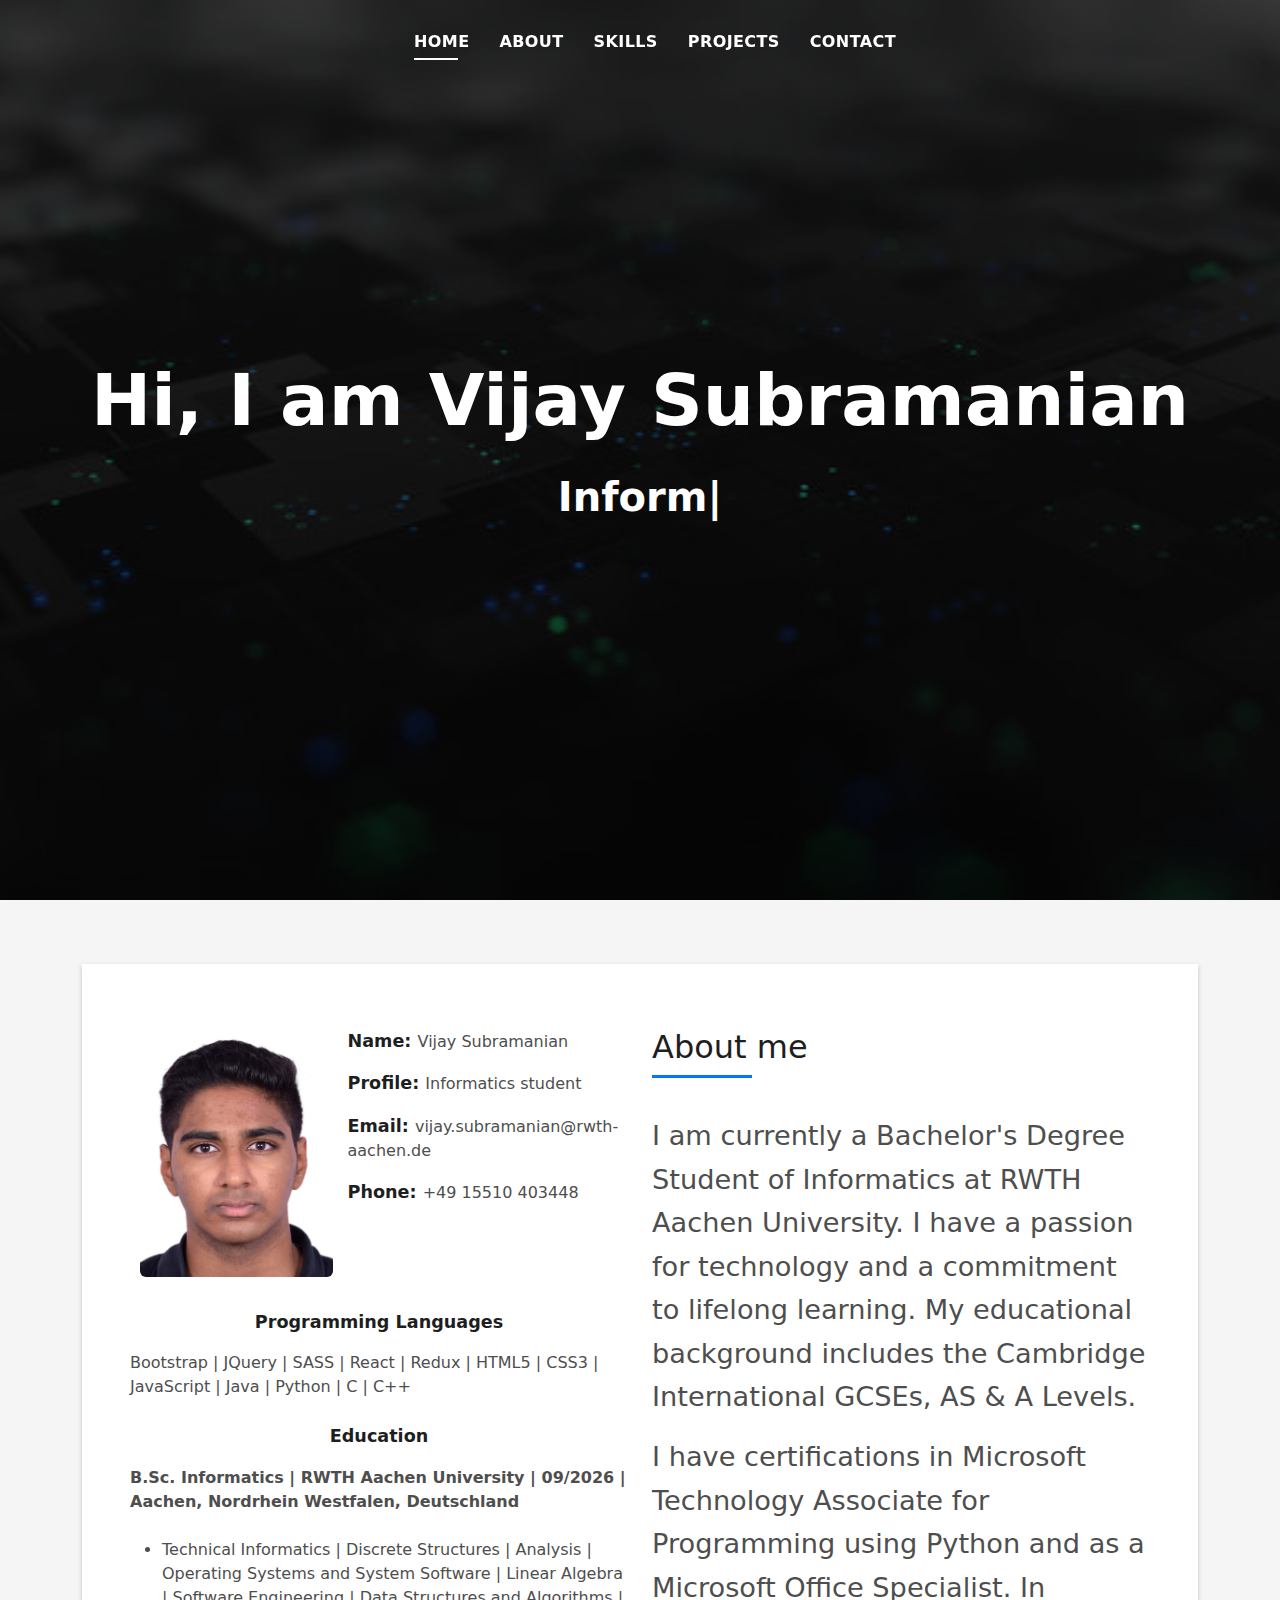
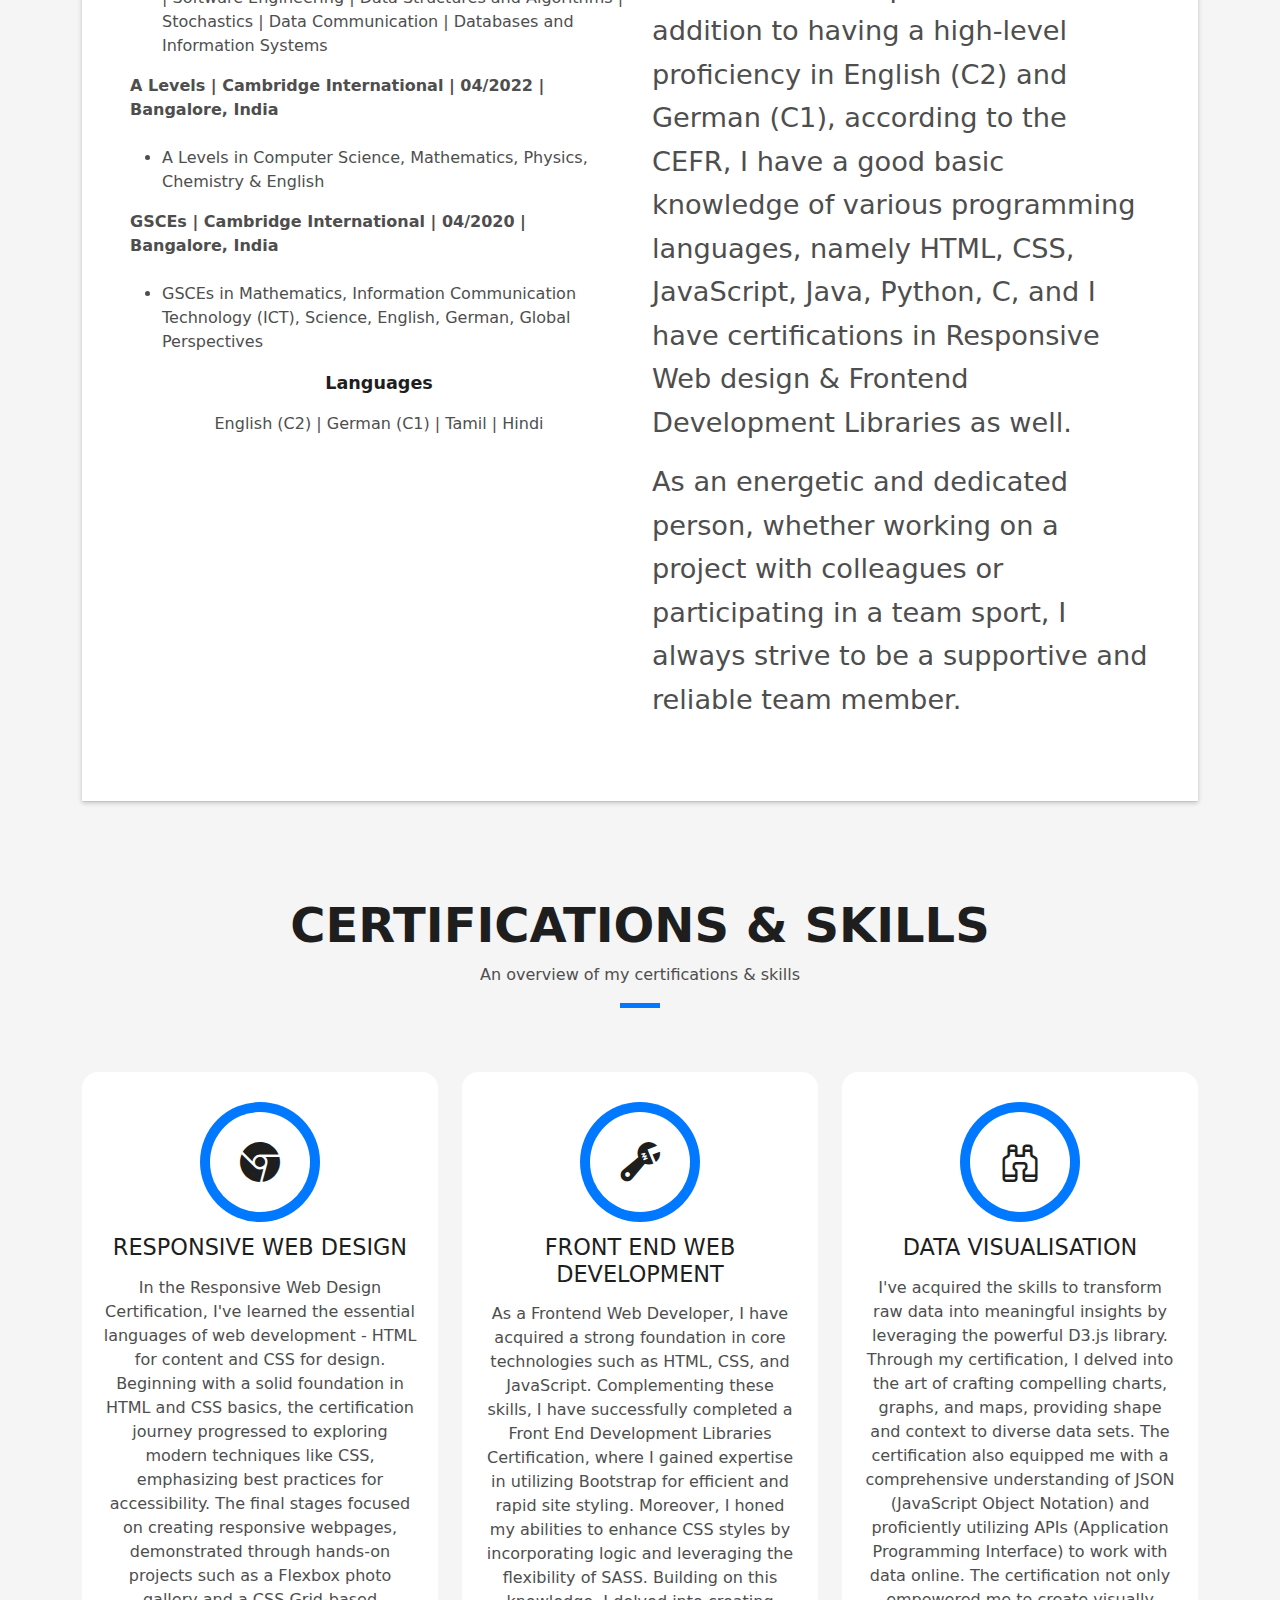
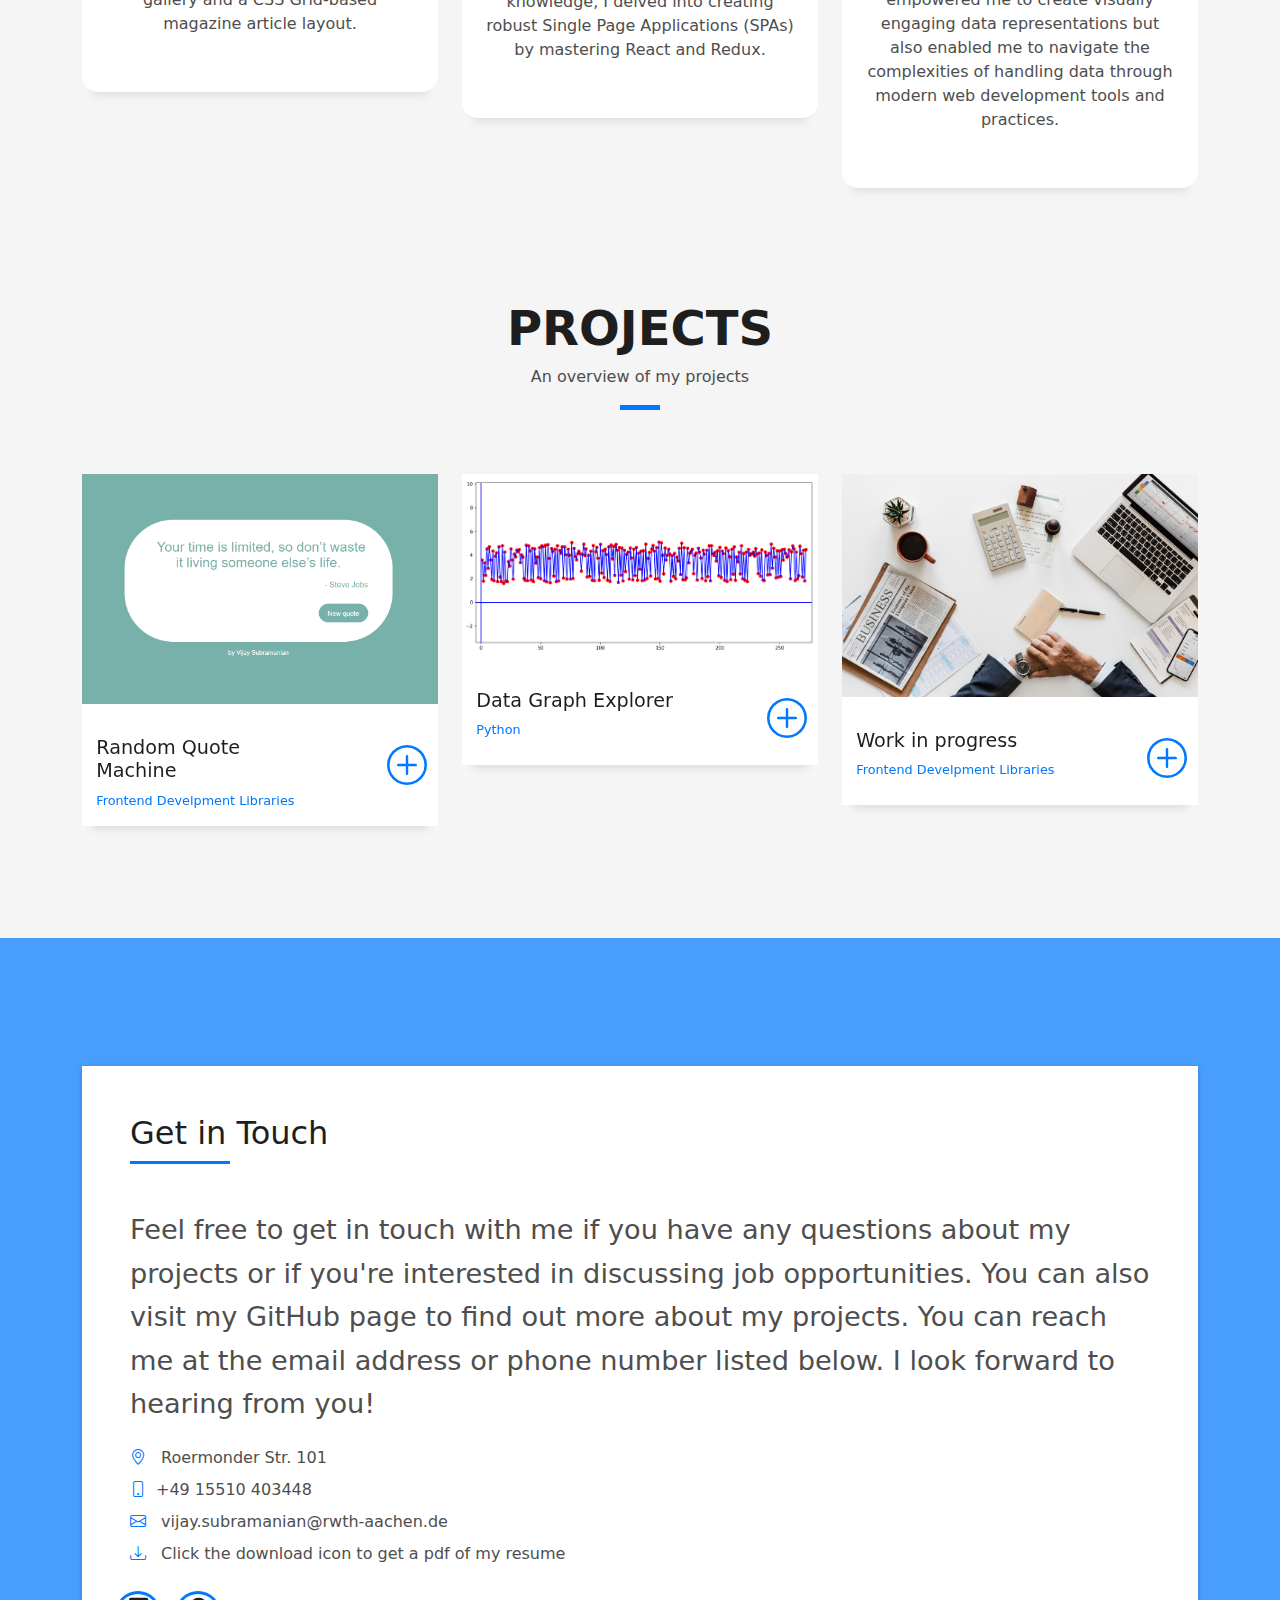
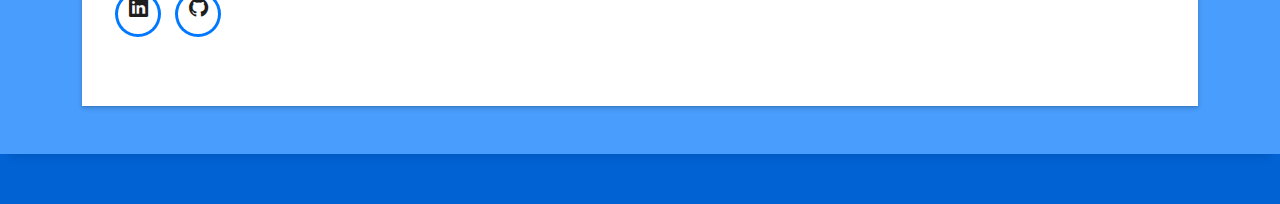
==== commit c9536609: "Information update" ====
--- a/index.html
+++ b/index.html
@@ -48,7 +48,7 @@
       <div class="table-cell">
         <div class="container">
           <!--<p class="display-6 color-d">Hello, world!</p>-->
-          <h1 class="hero-title mb-4">I am Vijay Subramanian</h1>
+          <h1 class="hero-title mb-4">Hi, I am Vijay Subramanian</h1>
           <p class="hero-subtitle"><span class="typed" data-typed-items="Informatics Student, Working student (Werkstudent)"></span></p>
           <!-- <p class="pt-3"><a class="btn btn-primary btn js-scroll px-4" href="#about" role="button">Learn More</a></p> -->
         </div>
@@ -72,6 +72,7 @@
                         <img src="assets/img/me.jpg" class="img-fluid rounded b-shadow-a" alt="">
                       </div>
                     </div>
+
                     <div class="col-sm-6 col-md-7">
                       <div class="about-info">
                         <p><span class="title-s">Name: </span> <span>Vijay Subramanian</span></p>
@@ -80,35 +81,57 @@
                         <p><span class="title-s">Phone: </span> <span>+49 15510 403448</span></p>
                       </div>
                     </div>
-                  </div>
+                    
+                  </div>
+
                   <div class="skill-mf">
-                    <p class="title-s">Skills</p>
-                    <span>HTML</span> <span class="pull-right">80%</span>
-                    <div class="progress">
-                      <div class="progress-bar" role="progressbar" style="width: 80%;" aria-valuenow="80" aria-valuemin="0" aria-valuemax="100"></div>
-                    </div>
-                    <span>CSS3</span> <span class="pull-right">80%</span>
-                    <div class="progress">
-                      <div class="progress-bar" role="progressbar" style="width: 80%" aria-valuenow="80" aria-valuemin="0" aria-valuemax="100"></div>
-                    </div>
-                    <span>JAVASCRIPT</span> <span class="pull-right">80%</span>
-                    <div class="progress">
-                      <div class="progress-bar" role="progressbar" style="width: 80%" aria-valuenow="80" aria-valuemin="0" aria-valuemax="100"></div>
-                    </div>
-                    <span>JAVA</span> <span class="pull-right">80%</span>
-                    <div class="progress">
-                      <div class="progress-bar" role="progressbar" style="width: 80%" aria-valuenow="80" aria-valuemin="0" aria-valuemax="100"></div>
-                    </div>
-                    <span>C</span> <span class="pull-right">80%</span>
-                    <div class="progress">
-                      <div class="progress-bar" role="progressbar" style="width: 80%;" aria-valuenow="80" aria-valuemin="0" aria-valuemax="100"></div>
-                    </div>
-                    <span>PYTHON</span> <span class="pull-right">80%</span>
-                    <div class="progress">
-                      <div class="progress-bar" role="progressbar" style="width: 80%;" aria-valuenow="80" aria-valuemin="0" aria-valuemax="100"></div>
-                    </div>
-                  </div>
-                </div>  
+                    <p class="title-s">Programming Languages</p>
+                    <span>Bootstrap | JQuery | SASS | React | Redux | HTML5 | CSS3 | JavaScript | Java | Python | C | C++</span> 
+                    <span class="pull-right"></span>
+                  </div>
+                  
+                  <br>
+
+                  <div class="skill-mf">
+                    <p class="title-s">Education</p>
+                    <span><b>B.Sc. Informatics | RWTH Aachen University | 09/2026 | Aachen, Nordrhein Westfalen, Deutschland</b></span> 
+                    <span class="pull-right"></span>
+                  </div>
+                    <br>
+                    <ul>
+                      <li>Technical Informatics | Discrete Structures | Analysis | Operating Systems and System Software | Linear
+                        Algebra | Software Engineering | Data Structures and Algorithms | Stochastics | Data Communication |
+                        Databases and Information Systems
+                        </li>
+                    </ul>       
+
+                  <span><b>A Levels | Cambridge International | 04/2022 | Bangalore, India</b></span> 
+                  <ul>
+                    <br>
+                    <li>A Levels in Computer Science, Mathematics, Physics, Chemistry & English
+                      </li>
+                  </ul>    
+
+                  <span><b>GSCEs | Cambridge International | 04/2020 | Bangalore, India</b></span> 
+                  <ul>
+                    <br>
+                    <li>GSCEs in Mathematics, Information Communication Technology (ICT), Science, English, German, Global
+                      Perspectives                      
+                      </li>
+                  </ul>    
+
+                  <div class="skill-mf">
+                    <p class="title-s">Languages</p>
+                    <div style="text-align: center;">
+                      <span>English (C2) | German (C1) | Tamil | Hindi</span>
+                  </div>                  
+                    <span class="pull-right"></span>
+                  </div>
+
+
+                </div> 
+                
+                
                 <div class="col-md-6">
                   <div class="about-me pt-4 pt-md-0">
                     <div class="title-box-2">
@@ -150,10 +173,10 @@
           <div class="col-sm-12">
             <div class="title-box text-center">
               <h3 class="title-a">
-                Skills
+                Certifications & Skills
               </h3>
               <p class="subtitle-a">
-                An overview off my skills
+                An overview of my certifications & skills
               </p>
               <div class="line-mf"></div>
             </div>
@@ -193,7 +216,6 @@
               </div>
             </div>
           </div>
-
 
           <div class="col-md-4">
             <div class="service-box">
--- a/assets/css/style.css
+++ b/assets/css/style.css
@@ -29,6 +29,11 @@
 
 .p-r {
   position: relative;
+}
+
+.lead {
+  font-size: 1.7em; /* Increases the font size */
+  line-height: 1.6; /* Adjusts line spacing for better readability */
 }
 
 .color-a {
@@ -136,9 +141,10 @@
 
 /*--/ Title s /--*/
 .title-s {
-  font-weight: 600;
+  font-weight: 700;
   color: #1e1e1e;
   font-size: 1.1rem;
+  text-align: center;
 }
 
 /*--/ Title A /--*/
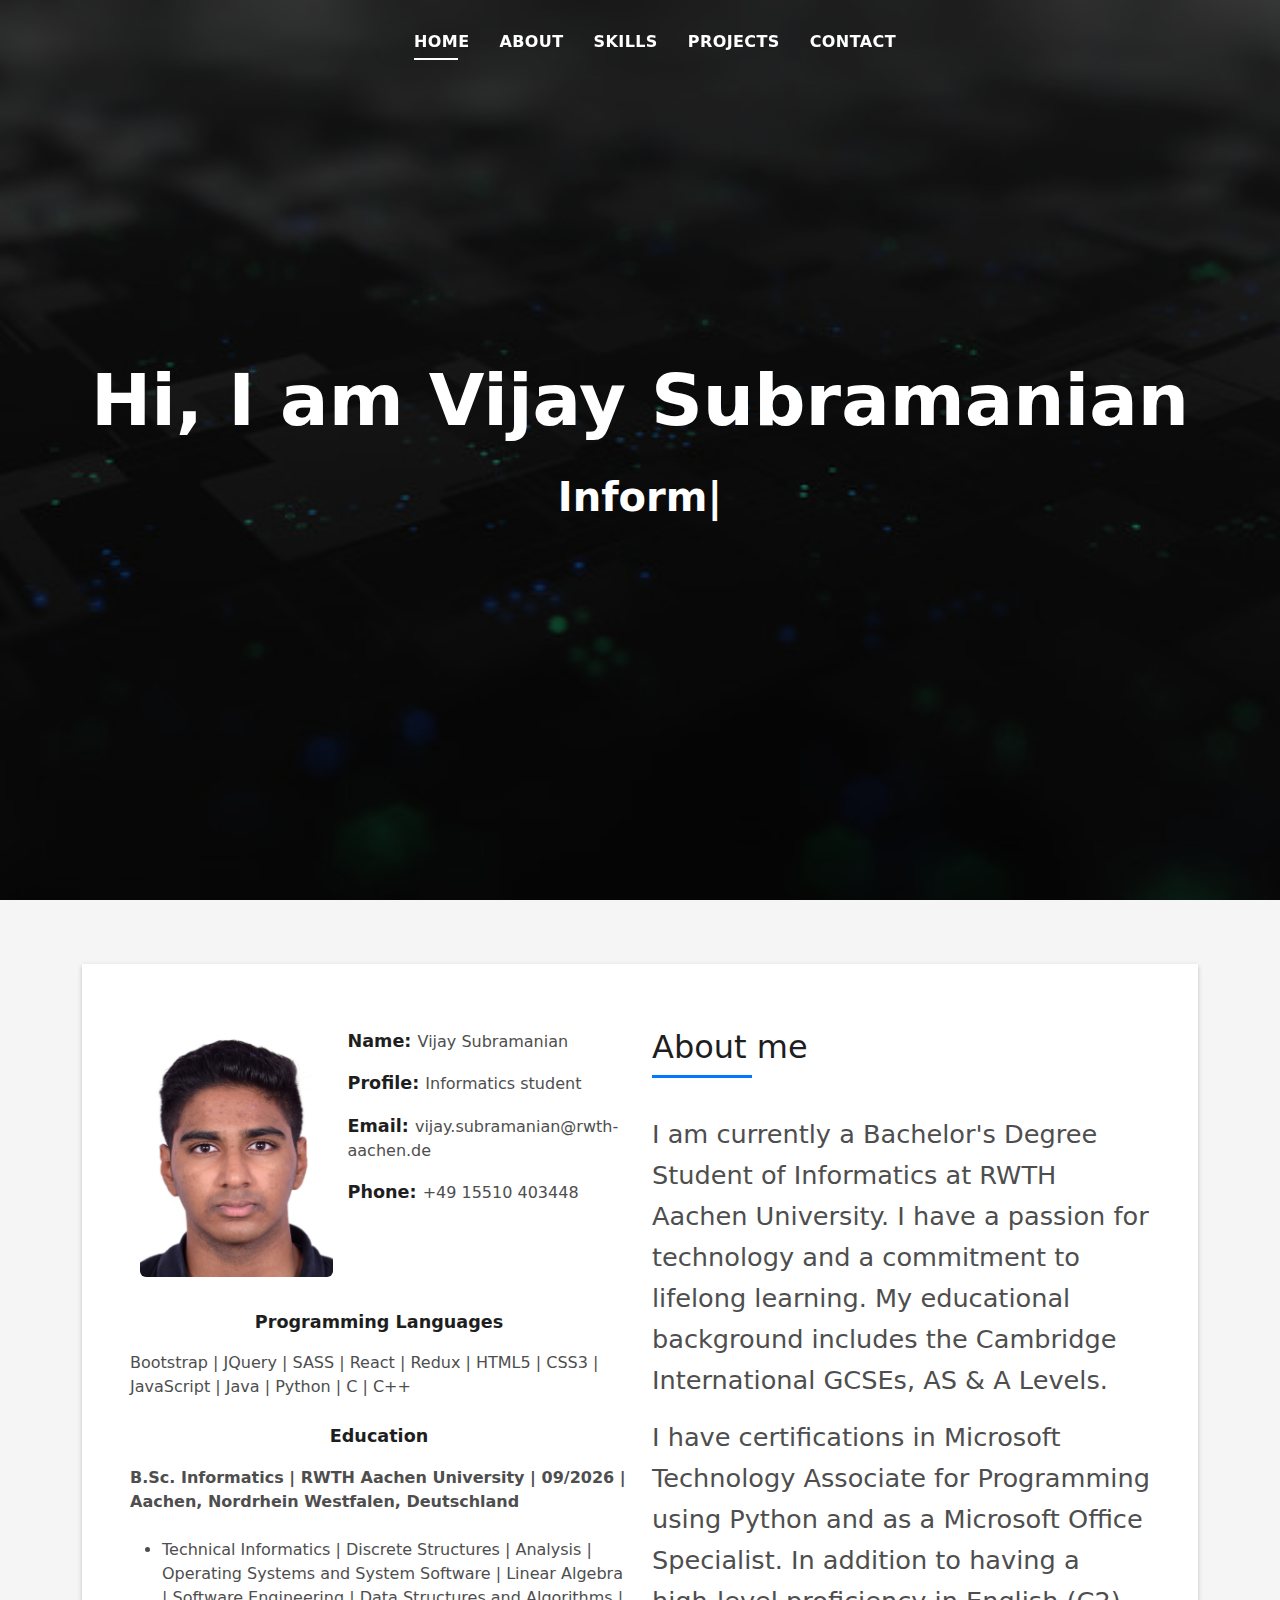
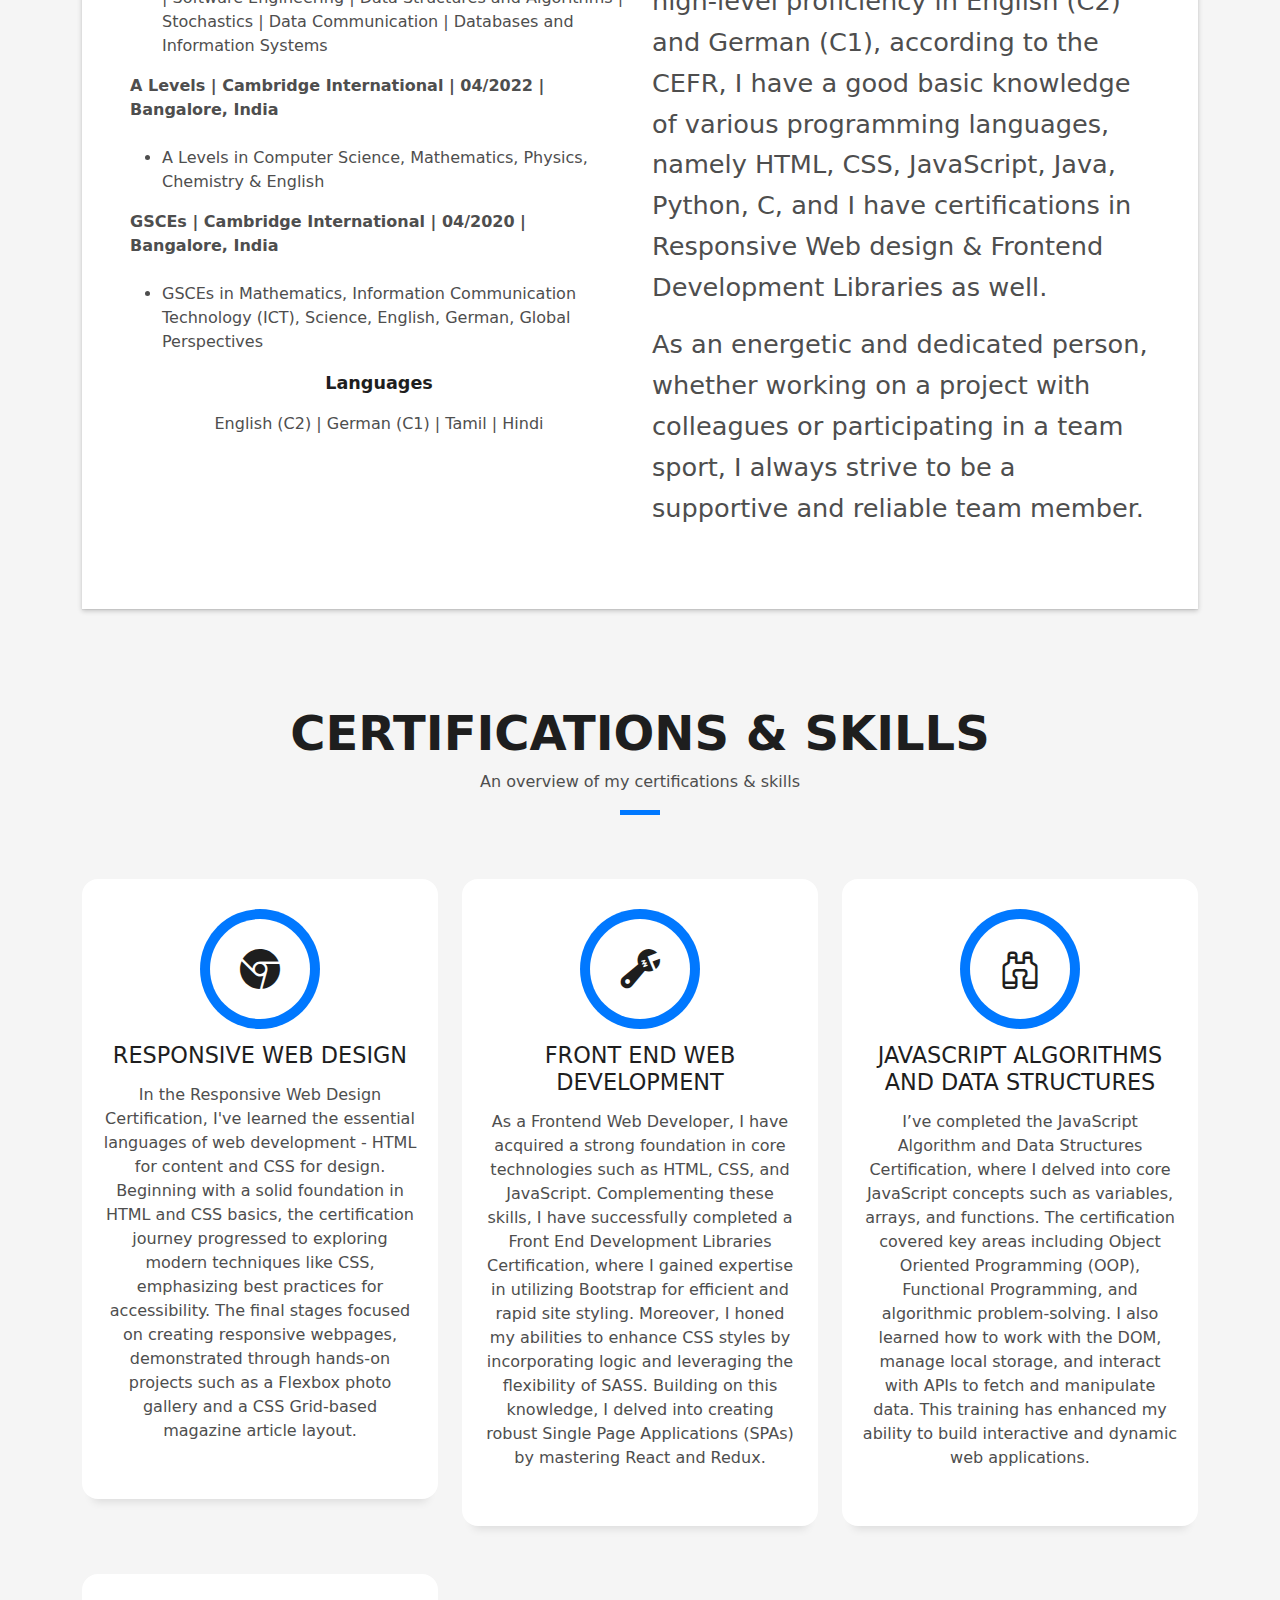
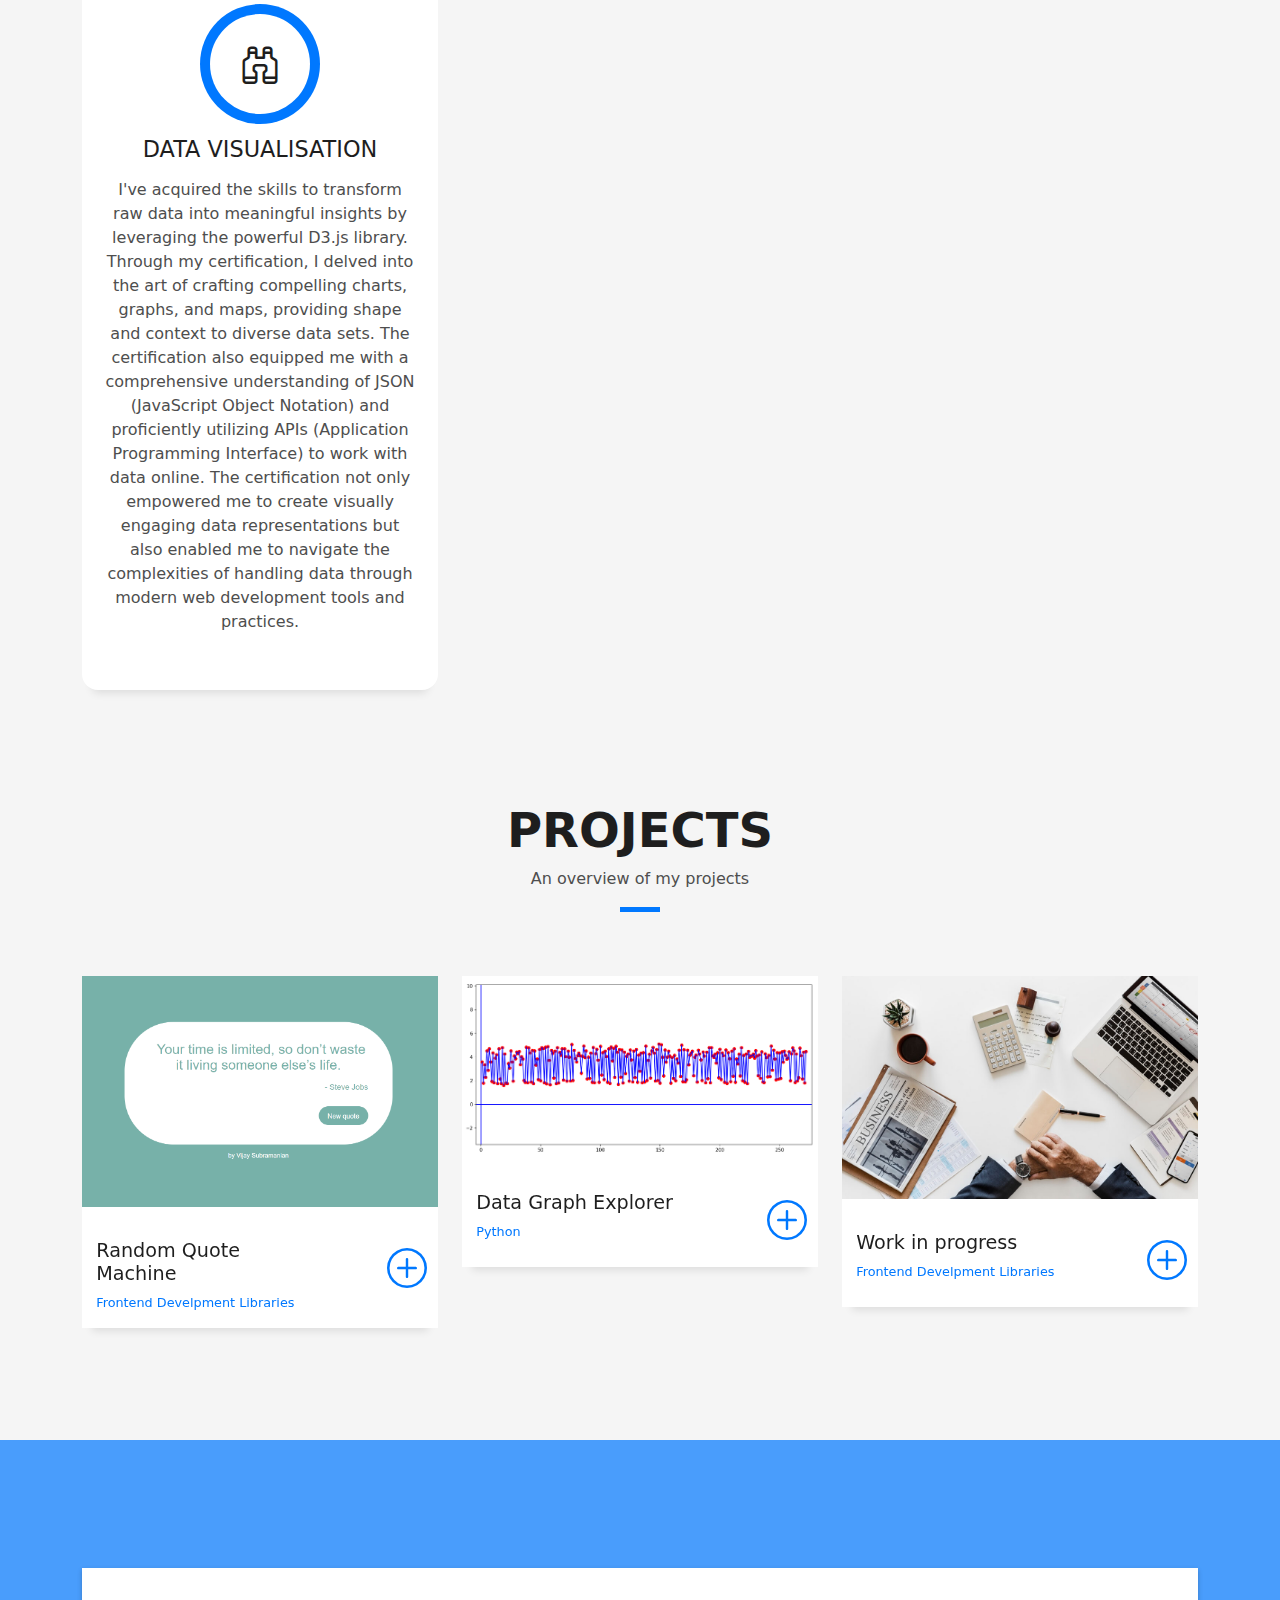
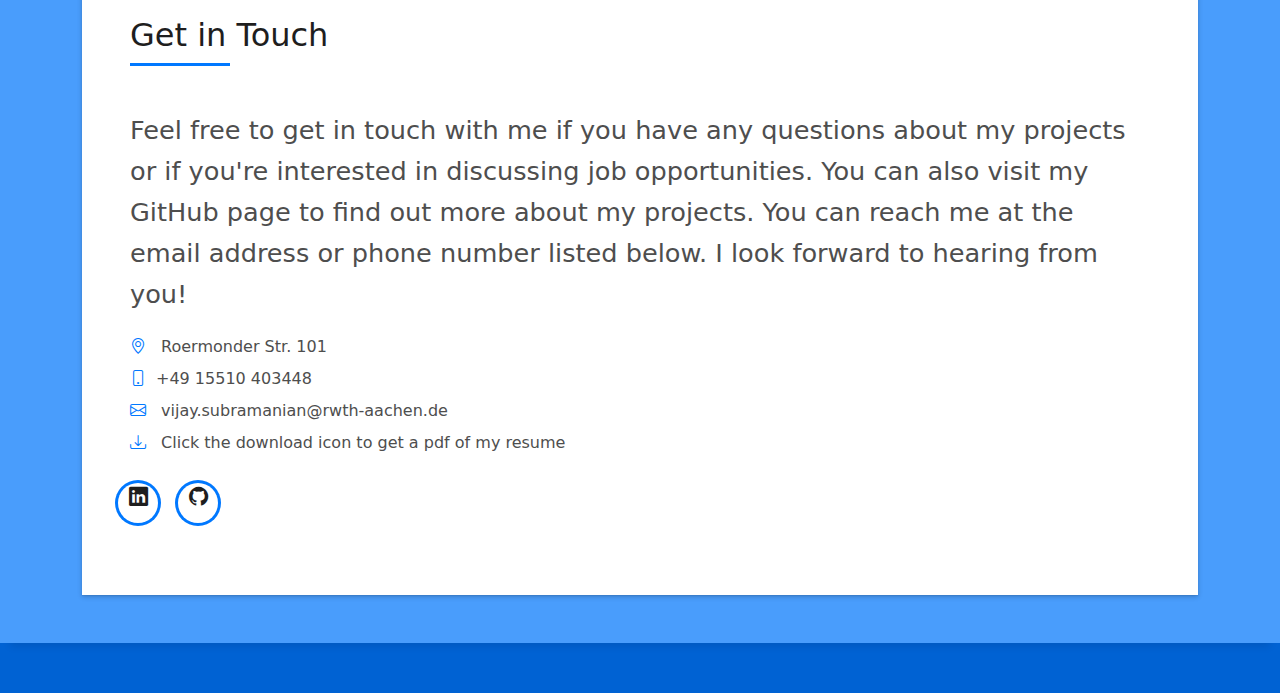
==== commit 81bd1ba3: "About me update" ====
--- a/index.html
+++ b/index.html
@@ -223,6 +223,20 @@
                 <span class="ico-circle"><i class="bi bi-binoculars"></i></span>
               </div>
               <div class="service-content">
+                <h2 class="s-title">JavaScript Algorithms and Data Structures</h2>
+                <p class="s-description text-center">
+                  I’ve completed the JavaScript Algorithm and Data Structures Certification, where I delved into core JavaScript concepts such as variables, arrays, and functions. The certification covered key areas including Object Oriented Programming (OOP), Functional Programming, and algorithmic problem-solving. I also learned how to work with the DOM, manage local storage, and interact with APIs to fetch and manipulate data. This training has enhanced my ability to build interactive and dynamic web applications.
+                </p>
+              </div>
+            </div>
+          </div>
+
+          <div class="col-md-4">
+            <div class="service-box">
+              <div class="service-ico">
+                <span class="ico-circle"><i class="bi bi-binoculars"></i></span>
+              </div>
+              <div class="service-content">
                 <h2 class="s-title">Data Visualisation</h2>
                 <p class="s-description text-center">
                   I've acquired the skills to transform raw data into meaningful insights by leveraging the powerful D3.js library. 
@@ -234,7 +248,7 @@
             </div>
           </div>
 
-    </section><!-- End Services Section -->
+    </section><!-- End Certifications & skills section -->
 
     <!-- ======= Projects Section ======= -->
     <section id="work" class="portfolio-mf sect-pt4 route">
--- a/assets/css/style.css
+++ b/assets/css/style.css
@@ -32,7 +32,7 @@
 }
 
 .lead {
-  font-size: 1.7em; /* Increases the font size */
+  font-size: 1.6em; /* Increases the font size */
   line-height: 1.6; /* Adjusts line spacing for better readability */
 }
 
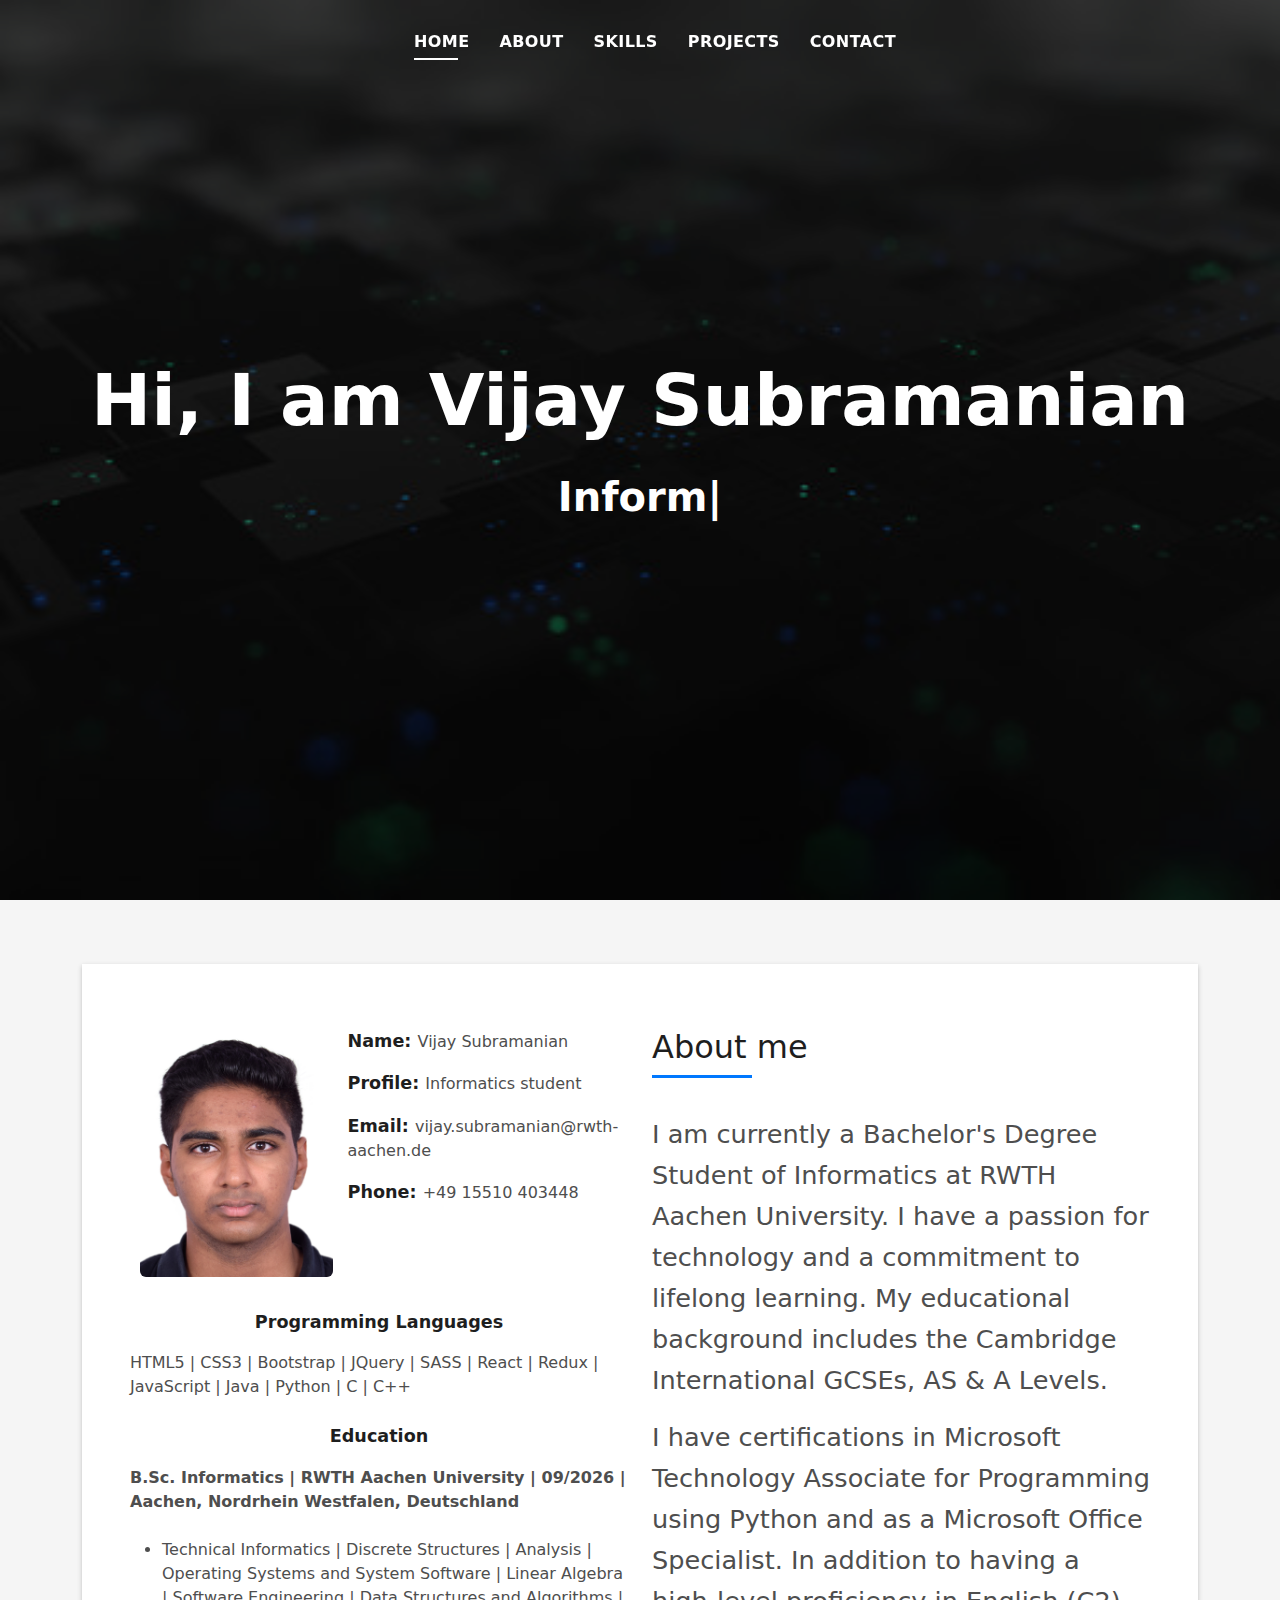
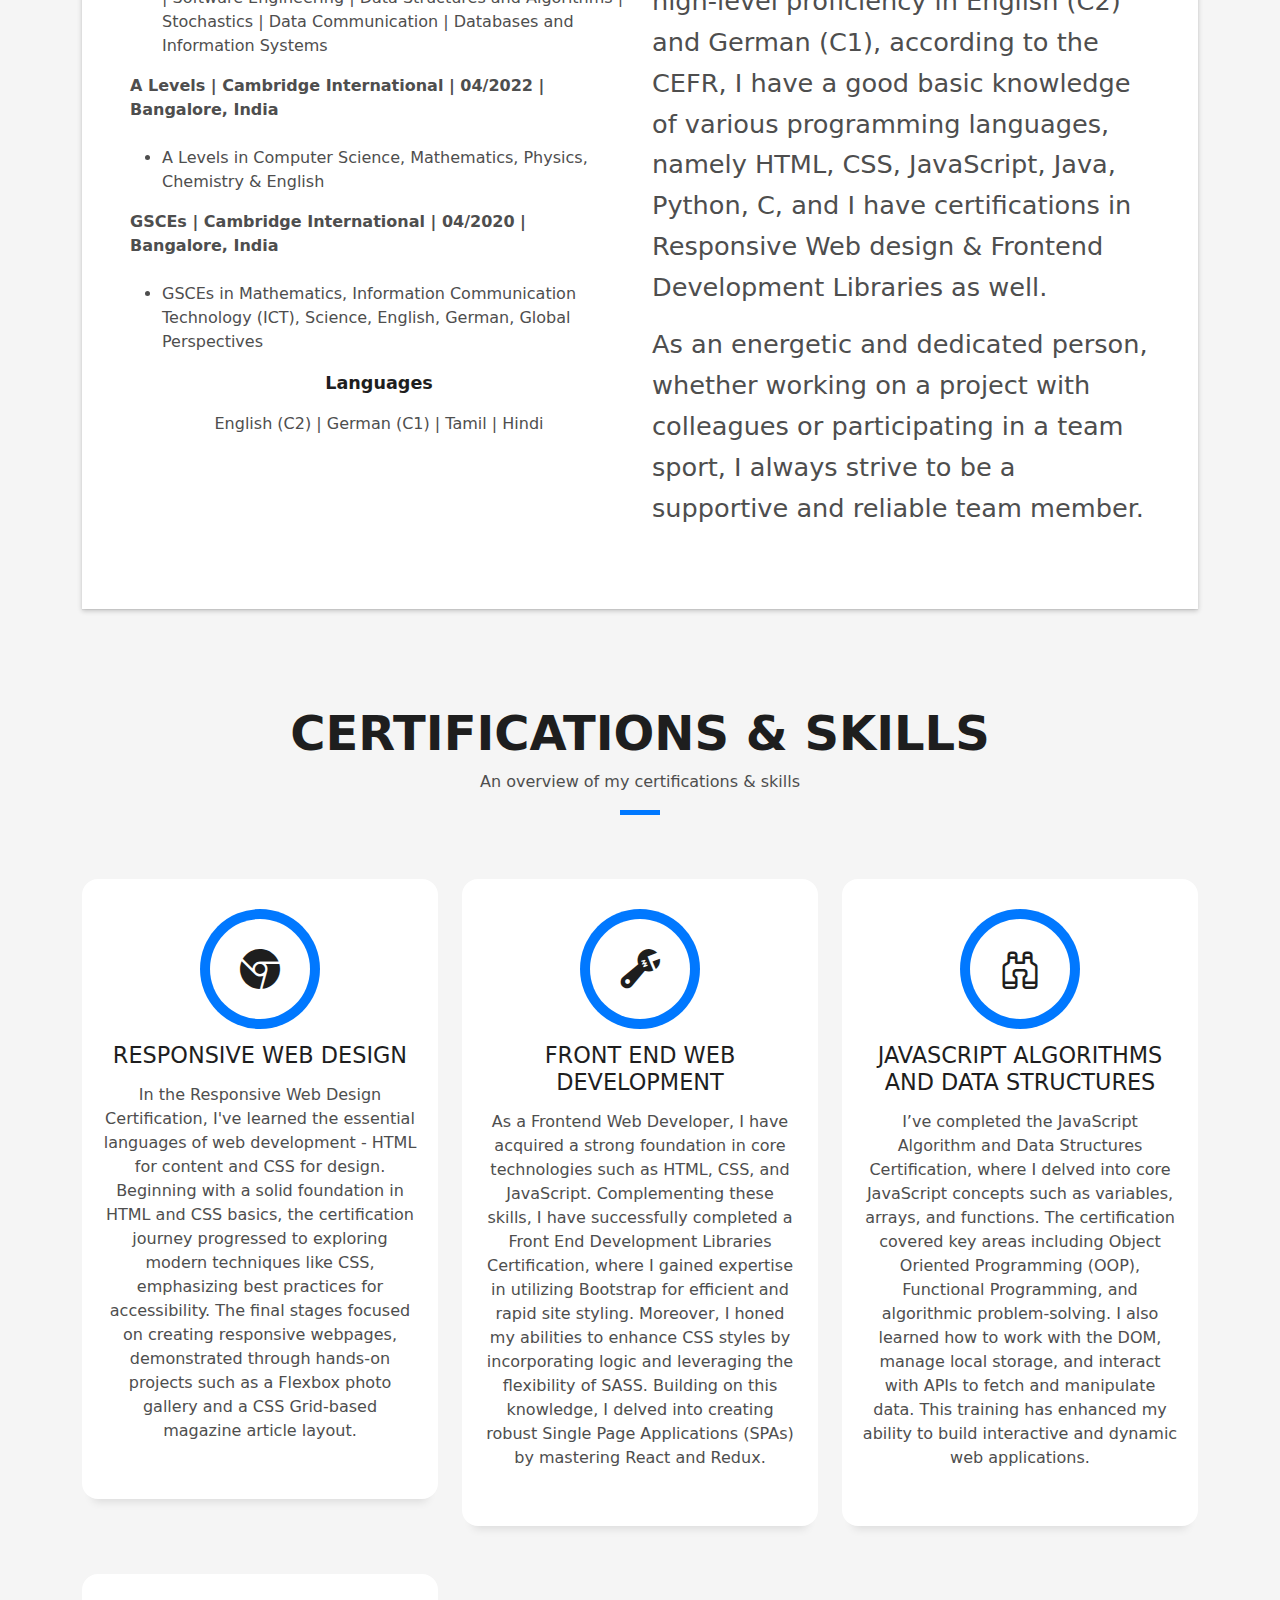
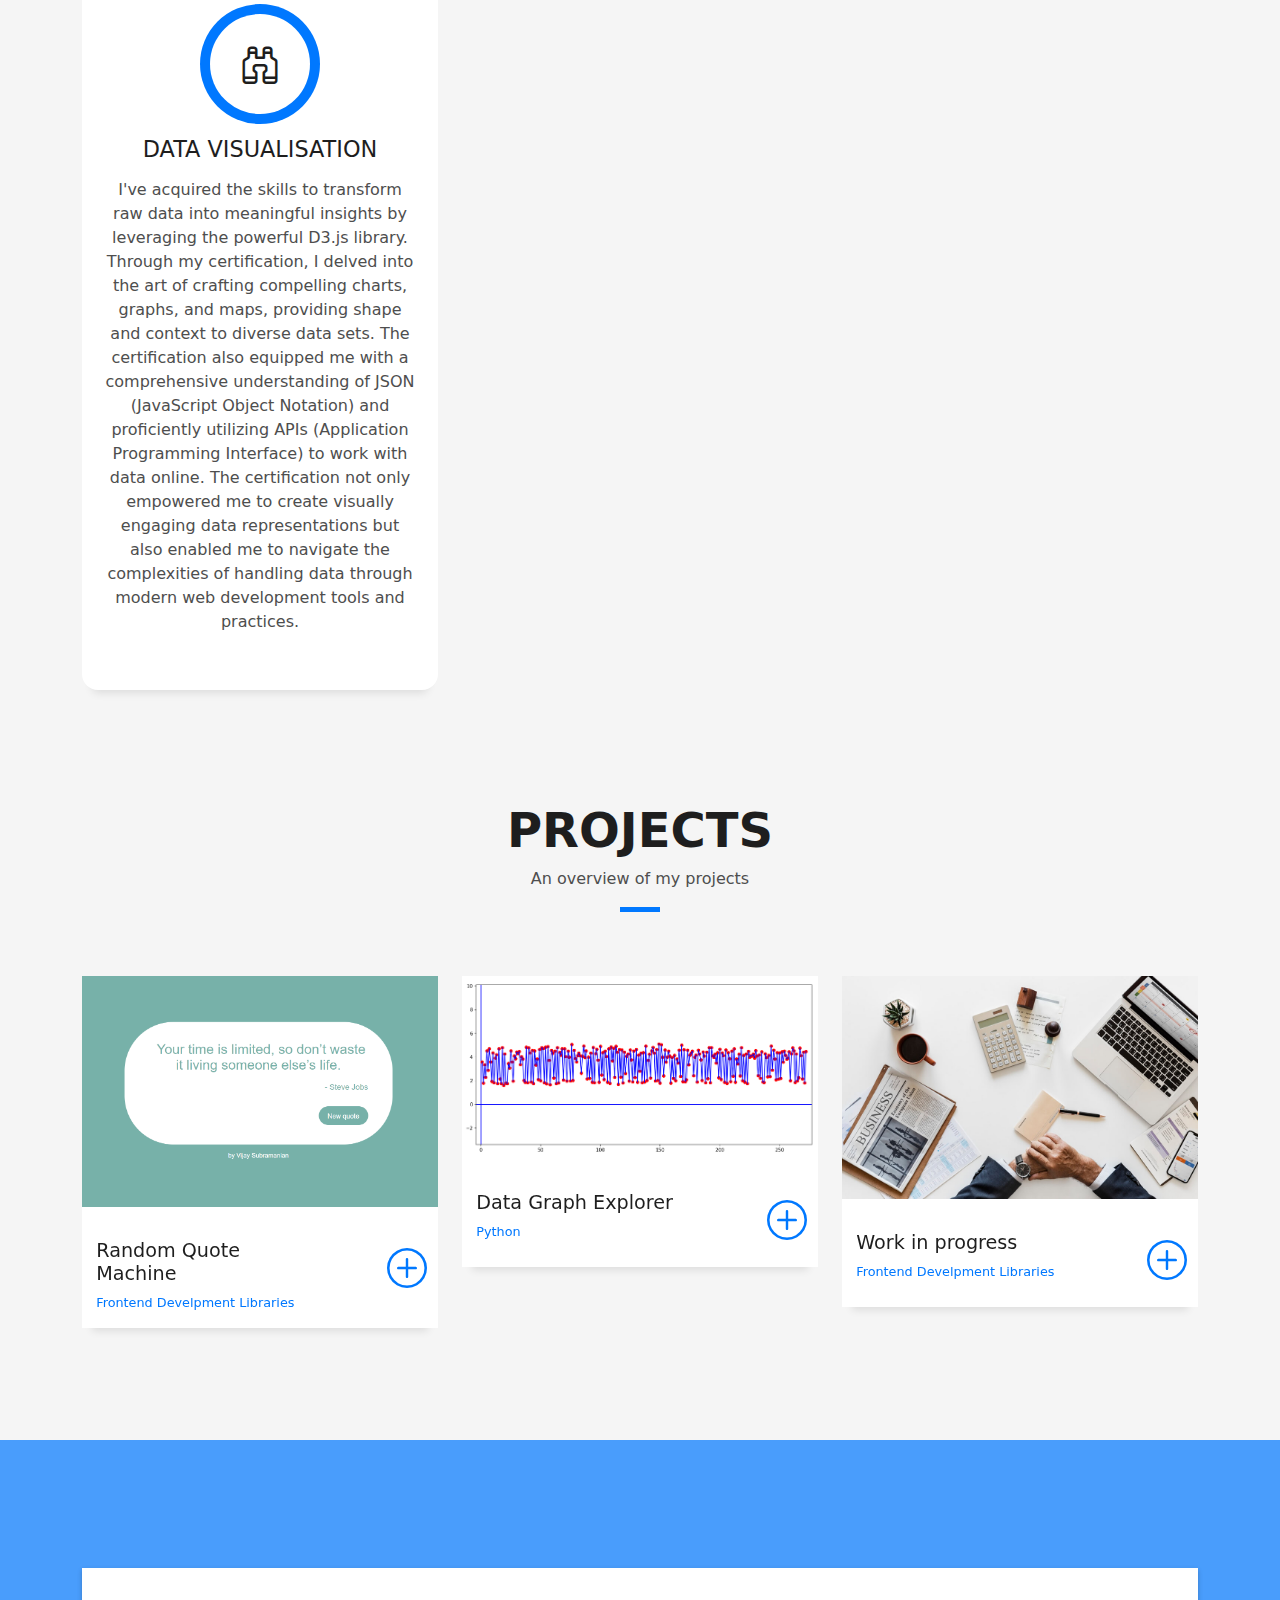
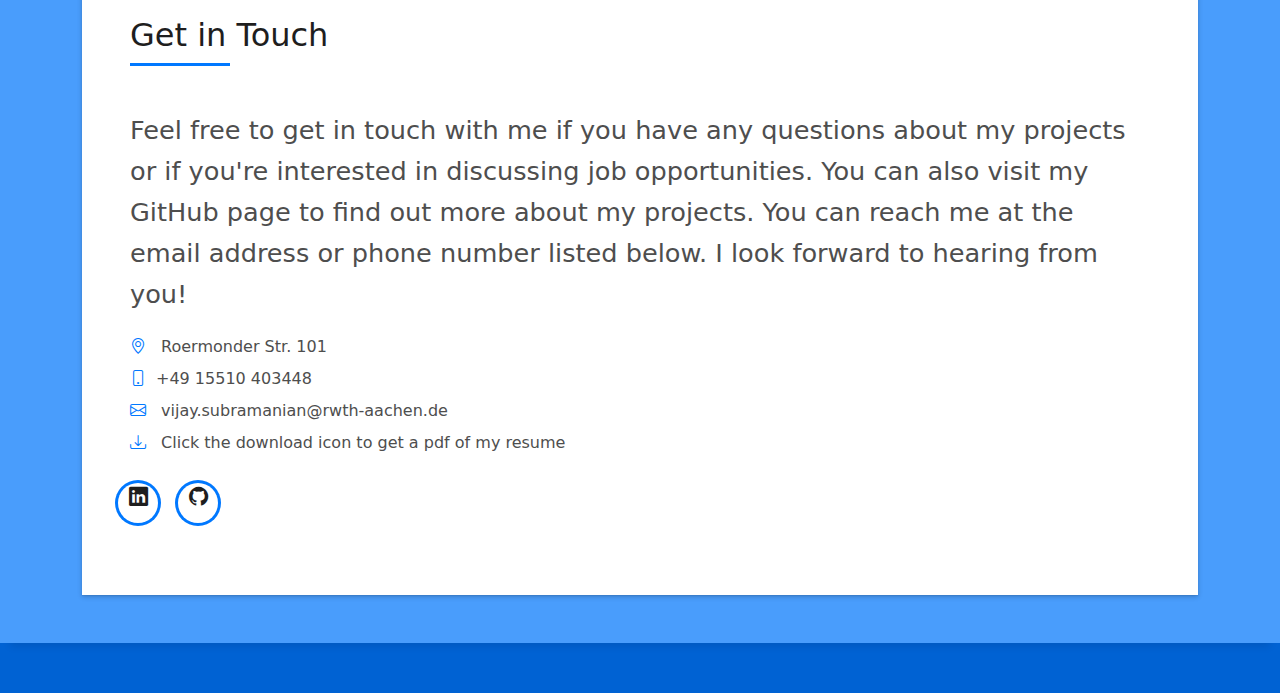
==== commit 3fe0e8d0: "Tech stack update" ====
--- a/index.html
+++ b/index.html
@@ -86,7 +86,7 @@
 
                   <div class="skill-mf">
                     <p class="title-s">Programming Languages</p>
-                    <span>Bootstrap | JQuery | SASS | React | Redux | HTML5 | CSS3 | JavaScript | Java | Python | C | C++</span> 
+                    <span>HTML5 | CSS3 | Bootstrap | JQuery | SASS | React | Redux | JavaScript | Java | Python | C | C++</span> 
                     <span class="pull-right"></span>
                   </div>
                   
